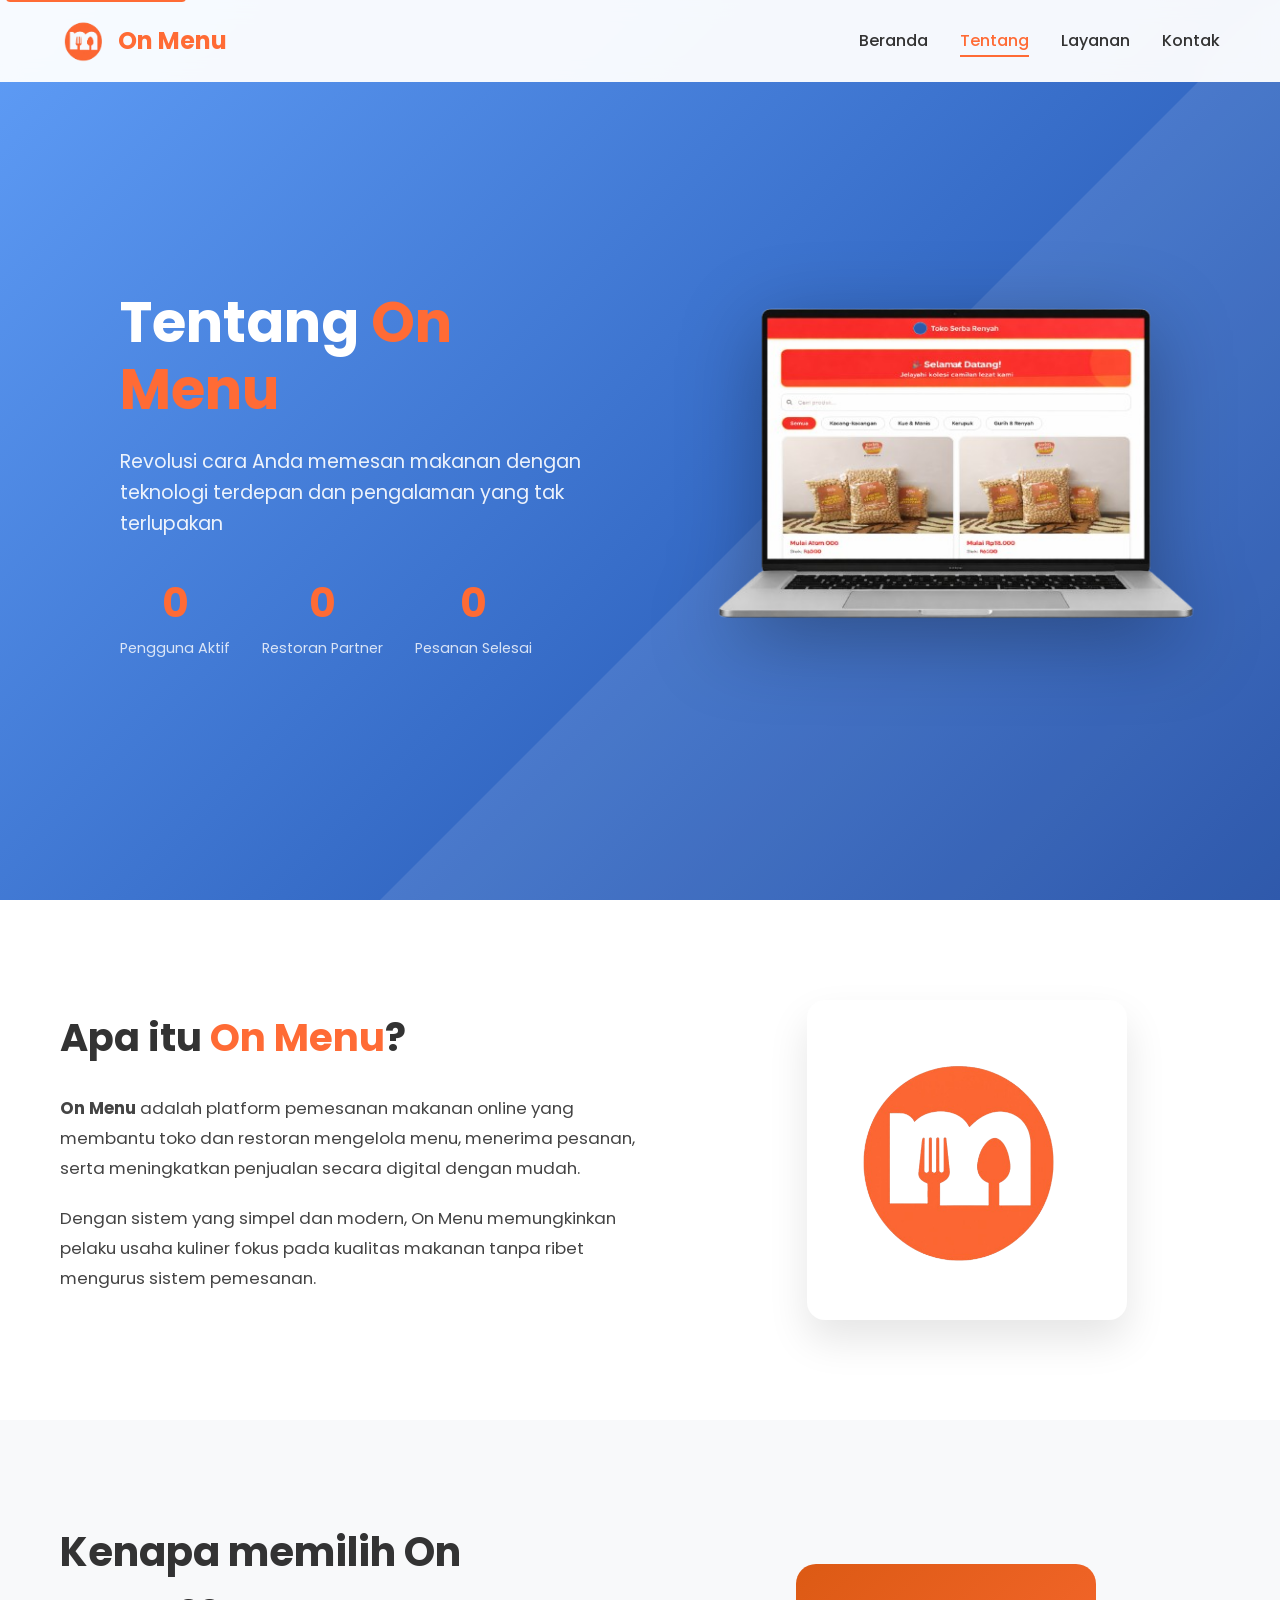
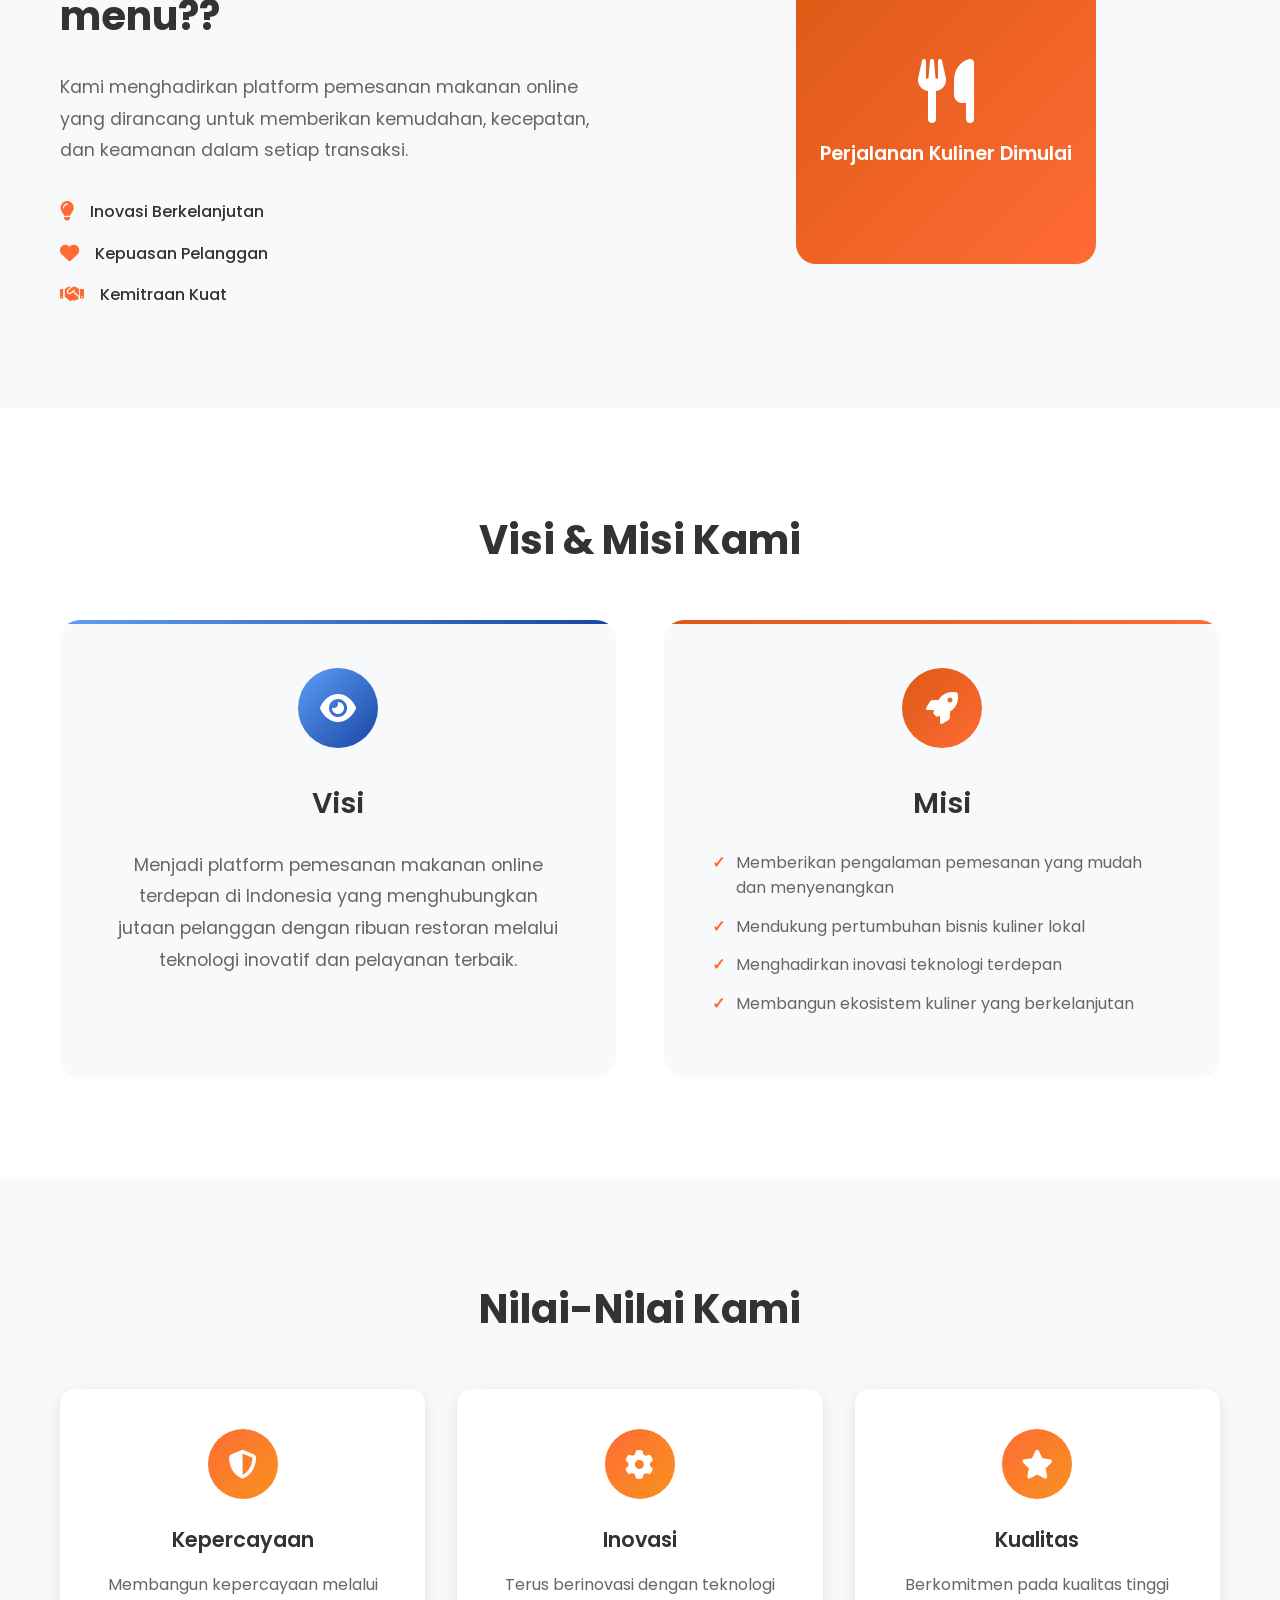
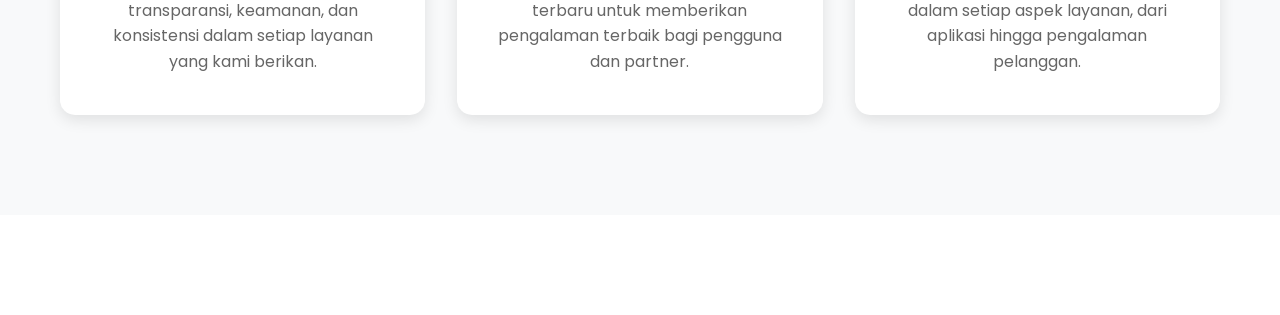
==== about.html @ c7373e32 "ujicoba" ====
<!DOCTYPE html>
<html lang="id">
<head>
    <meta charset="UTF-8">
    <meta name="viewport" content="width=device-width, initial-scale=1.0">
    <title>Tentang Kami - On Menu</title>
    <link rel="stylesheet" href="CSS/styles.css">
    <link href="https://fonts.googleapis.com/css2?family=Poppins:wght@300;400;500;600;700&display=swap" rel="stylesheet">
   
   <link rel="stylesheet"
href="https://cdnjs.cloudflare.com/ajax/libs/font-awesome/6.5.1/css/all.min.css">

</head>
<body>
    <!-- Navigation -->
    <nav class="navbar">
        <div class="nav-container">
            <div class="nav-logo">
                <img class="logo-img" src="Image/logo.jpg.png" alt="">
                <span>On Menu</span>
            </div>
            <ul class="nav-menu">
               <li><a href="index.html" >Beranda</a></li>
                <li><a href="about.html" class="active">Tentang</a></li>
                <li><a href="services.html">Layanan</a></li>
                <li><a href="contact.html">Kontak</a></li>
            </ul>
            <div class="hamburger">
                <span></span>
                <span></span>
                <span></span>
            </div>
        </div>
    </nav>

    <!-- Hero Section -->
    <section class="hero">
        <div class="hero-content">
            <div class="hero-text">
                <h1 class="hero-title">Tentang <span class="highlight">On Menu</span></h1>
                <p class="hero-subtitle">Revolusi cara Anda memesan makanan dengan teknologi terdepan dan pengalaman yang tak terlupakan</p>
                <div class="hero-stats">
                    <div class="stat-item">
                        <span class="stat-number" data-target="0">0</span>
                        <span class="stat-label">Pengguna Aktif</span>
                    </div>
                    <div class="stat-item">
                        <span class="stat-number" data-target="0">0</span>
                        <span class="stat-label">Restoran Partner</span>
                    </div>
                    <div class="stat-item">
                        <span class="stat-number" data-target="0">0</span>
                        <span class="stat-label">Pesanan Selesai</span>
                    </div>
                </div>
            </div>
           <div class="hero-images">
           <img src="Image/image-removebg-preview (1).png" alt="Preview Laptop">
        </div>

            </div>
            
        </div>
    </section>


    <section class="onmenu-info">

    <!-- ===== APA ITU ON MENU ===== -->
    <div class="container onmenu-about-wrapper">
        <div class="onmenu-about-text">
            <h2>
                Apa itu <span class="highlight">On Menu</span>?
            </h2>

            <p>
                <strong>On Menu</strong> adalah platform pemesanan makanan online
                yang membantu toko dan restoran mengelola menu, menerima pesanan,
                serta meningkatkan penjualan secara digital dengan mudah.
            </p>

            <p>
                Dengan sistem yang simpel dan modern, On Menu memungkinkan
                pelaku usaha kuliner fokus pada kualitas makanan tanpa
                ribet mengurus sistem pemesanan.
            </p>
        </div>

        <div class="onmenu-about-image">
            <img src="Image/logo.jpg.png" alt="Logo On Menu">
        </div>
    </div>

    <!-- ===== TUJUAN ON MENU ===== -->
    


    <!-- Story Section -->
    <section class="story">
        <div class="container">
            <div class="story-content">
                <div class="story-text">
                    <h2>Kenapa memilih On menu??</h2>
                    <p>Kami menghadirkan platform pemesanan makanan online yang
                    dirancang untuk memberikan kemudahan, kecepatan, dan keamanan
                    dalam setiap transaksi.</p>
                    <div class="story-features">
                        <div class="feature-item">
                            <i class="fas fa-lightbulb"></i>
                            <span>Inovasi Berkelanjutan</span>
                        </div>
                        <div class="feature-item">
                            <i class="fas fa-heart"></i>
                            <span>Kepuasan Pelanggan</span>
                        </div>
                        <div class="feature-item">
                            <i class="fas fa-handshake"></i>
                            <span>Kemitraan Kuat</span>
                        </div>
                    </div>
                </div>
                <div class="story-image">
                    <div class="image-placeholder">
                        <i class="fas fa-utensils"></i>
                        <p>Perjalanan Kuliner Dimulai</p>
                    </div>
                </div>
            </div>
        </div>
    </section>

    <!-- Vision Mission Section -->
    <section class="vision-mission">
        <div class="container">
            <h2 class="section-title">Visi & Misi Kami</h2>
            <div class="vm-grid">
                <div class="vm-card vision-card">
                    <div class="vm-icon">
                        <i class="fas fa-eye"></i>
                    </div>
                    <h3>Visi</h3>
                    <p>Menjadi platform pemesanan makanan online terdepan di Indonesia yang menghubungkan jutaan pelanggan dengan ribuan restoran melalui teknologi inovatif dan pelayanan terbaik.</p>
                </div>
                <div class="vm-card mission-card">
                    <div class="vm-icon">
                        <i class="fas fa-rocket"></i>
                    </div>
                    <h3>Misi</h3>
                    <ul>
                        <li>Memberikan pengalaman pemesanan yang mudah dan menyenangkan</li>
                        <li>Mendukung pertumbuhan bisnis kuliner lokal</li>
                        <li>Menghadirkan inovasi teknologi terdepan</li>
                        <li>Membangun ekosistem kuliner yang berkelanjutan</li>
                    </ul>
                </div>
            </div>
        </div>
    </section>

    <!-- Values Section -->
    <section class="values">
        <div class="container">
            <h2 class="section-title">Nilai-Nilai Kami</h2>
            <div class="values-grid">
                <div class="value-card">
                    <div class="value-icon">
                        <i class="fas fa-shield-alt"></i>
                    </div>
                    <h3>Kepercayaan</h3>
                    <p>Membangun kepercayaan melalui transparansi, keamanan, dan konsistensi dalam setiap layanan yang kami berikan.</p>
                </div>
                    
                <div class="value-card">
                    <div class="value-icon">
                        <i class="fas fa-cog"></i>
                    </div>
                    <h3>Inovasi</h3>
                    <p>Terus berinovasi dengan teknologi terbaru untuk memberikan pengalaman terbaik bagi pengguna dan partner.</p>
                </div>
                <div class="value-card">
                    <div class="value-icon">
                        <i class="fas fa-star"></i>
                    </div>
                    <h3>Kualitas</h3>
                    <p>Berkomitmen pada kualitas tinggi dalam setiap aspek layanan, dari aplikasi hingga pengalaman pelanggan.</p>
                </div>
            </div>
        </div>
    </section>

    <!-- Team Section -->
    <!-- Team Section -->
    <!-- <section class="team">
        <div class="container">
            <h2 class="section-title">Tim Kami</h2>
            <p class="section-subtitle">Bertemu dengan orang-orang hebat di balik On Menu</p>
            <div class="team-grid">
                <div class="team-card">
                    <div class="team-image">
                        <div class="avatar">
                            <i class="fas fa-user"></i>
                        </div>
                    </div>
                    <h3>Muh Fathi Rafif</h3>
                    <p class="position">Beckend</p>
                    <p class="description">Orang</p>
                    <div class="social-links">
                        <a href="https://www.instagram.com/mhmmdfathy__?igsh=MXh5cDQ3dWhuYzBzcA=="><i class="fab fa-instagram"></i></a>
                    </div>
                </div>
                
                <div class="team-card">
                    <div class="team-image">
                        <div class="avatar">
                            <i class="fas fa-user"></i>
                        </div>
                    </div>
                    <h3>Hafidz Fauzi</h3>
                    <p class="position">Data Analis</p>
                    <p class="description">Expert teknologi 
                    </p>
                    <div class="social-links">
                        <a href="#"><i class="fab fa-instagram"></i></a>
                    </div>
                </div>
                <div class="team-card">
                    <div class="team-image">
                        <div class="avatar">
                            <i class="fas fa-user"></i>
                        </div>
                    </div>
                    <h3>Syatir</h3>
                    <p class="position">Data Analis</p>
                    <p class="description">Expert teknologi 
                    </p>
                    <div class="social-links">
                        <a href="#"><i class="fab fa-instagram"></i></a>
                    </div>
                </div>
                <div class="team-card">
                    <div class="team-image">
                        <div class="avatar">
                            <i class="fas fa-user"></i>
                        </div>
                    </div>
                    <h3>Ananda Fairus Ramadhan</h3>
                    <p class="position">Frontend</p>
                    <p class="description"> orang
                    <div class="social-links">
                        <a href="#"><i class="fab fa-instagram"></i></a>
                    </div>
                </div>
                <div class="team-card">
                    <div class="team-image">
                        <div class="avatar">
                            <i class="fas fa-user"></i>
                        </div>
                    </div>
                    <h3>Andi Rafif Dzaki</h3>
                    <p class="position">Frontend</p>
                    <p class="description">Expert teknologi 
                    </p>
                    <div class="social-links">
                        <a href="#"><i class="fab fa-instagram"></i></a>
                    </div>
                </div><div class="team-card">
                    <div class="team-image">
                        <div class="avatar">
                            <i class="fas fa-user"></i>
                        </div>
                    </div>
                    <h3>Muh Dzaki Fakhri<h3>
                    <p class="position">UI Design</p>
                    <p class="description">Expert teknologi 
                    </p>
                    <div class="social-links">
                        <a href="#"><i class="fab fa-instagram"></i></a>
                    </div>
                </div>
            </div>
        </div>
    </section> -->

    <!-- CTA Section -->
   <!-- <section class="cta">
        <div class="container">
            <div class="cta-content">
                <h2>Siap Bergabung dengan On Menu?</h2>
                <p>Mulai perjalanan kuliner Anda bersama kami dan rasakan pengalaman pemesanan yang tak terlupakan</p>
                <div class="cta-buttons">
                    <a href="Log_Dan_Sign_Page/signup.html"class="btn btn-primary">sign up</a>
                    <a href="contact.html" class="btn btn-secondary">Hubungi Kami</a>
                </div>
            </div>
        </div>
    </section> -->

    <!-- Footer -->
    <!-- <footer class="footer">
        <div class="container">
            <div class="footer-content">
                <div class="footer-section">
                    <div class="footer-logo">
                        <i class="fas fa-utensils"></i>
                        <span>On Menu</span>
                    </div>
                    <p>Platform pemesanan makanan online terdepan yang menghubungkan Anda dengan cita rasa terbaik di kota.</p>
                    <div class="social-links">
                        <a href="#"><i class="fab fa-facebook"></i></a>
                        <a href="#"><i class="fab fa-instagram"></i></a>
                        <a href="#"><i class="fab fa-twitter"></i></a>
                        <a href="#"><i class="fab fa-youtube"></i></a>
                    </div>
                </div>
                <div class="footer-section">
                    <h3>Perusahaan</h3>
                    <ul>
                        <li><a href="about-responsive.html">Tentang Kami</a></li>
                        <li><a href="#">Karir</a></li>
                        <li><a href="#">Press</a></li>
                        <li><a href="#">Blog</a></li>
                    </ul>
                </div>
                <div class="footer-section">
                    <h3>Layanan</h3>
                    <ul>
                        <li><a href="services-responsive.html">Untuk Pelanggan</a></li>
                        <li><a href="#">Untuk Restoran</a></li>
                        <li><a href="#">Untuk Driver</a></li>
                        <li><a href="#">API</a></li>
                    </ul>
                </div>
                <div class="footer-section">
                    <h3>Bantuan</h3>
                    <ul>
                        <li><a href="#">Pusat Bantuan</a></li>
                        <li><a href="contact-responsive.html">Kontak</a></li>
                        <li><a href="#">FAQ</a></li>
                        <li><a href="#">Kebijakan Privasi</a></li>
                    </ul>
                </div>
            </div>
            <div class="footer-bottom">
                <p>&copy; 2024 On Menu. Semua hak dilindungi.</p>
            </div>
        </div>
    </footer>
 -->
    <script src="JS/script.js"></script>
</body>
</html>
---- CSS/styles.css ----
/* ===== GLOBAL STYLES ===== */
* {
    margin: 0;
    padding: 0;
    box-sizing: border-box;
}

body {
    font-family: 'Poppins', sans-serif;
    line-height: 1.6;
    color: #333;
    overflow-x: hidden;
}

.container {
    max-width: 1200px;
    margin: 0 auto;
    padding: 0 20px;
}

/* ===== NAVIGATION ===== */
.navbar {
    position: fixed;
    top: 0;
    width: 100%;
    background: rgba(255, 255, 255, 0.95);
    backdrop-filter: blur(10px);
    z-index: 1000;
    padding: 1rem 0;
    transition: all 0.3s ease;
}

.nav-container {
    max-width: 1200px;
    margin: 0 auto;
    padding: 0 20px;
    display: flex;
    justify-content: space-between;
    align-items: center;
}

.nav-logo {
    display: flex;
    align-items: center;
    gap: 0.5rem;
    font-size: 1.5rem;
    font-weight: 700;
    color: #ff6b35;
}

.nav-logo i {
    font-size: 1.8rem;
}

.logo-img{
    width: 50px;
    height: 50px;
}

.nav-menu {
    display: flex;
    list-style: none;
    gap: 2rem;
}

.nav-menu a {
    text-decoration: none;
    color: #333;
    font-weight: 500;
    transition: color 0.3s ease;
    position: relative;
}

.nav-menu a:hover,
.nav-menu a.active {
    color: #ff6b35;
}

.nav-menu a.active::after {
    content: '';
    position: absolute;
    bottom: -5px;
    left: 0;
    width: 100%;
    height: 2px;
    background: #ff6b35;
}

.hamburger {
    display: none;
    flex-direction: column;
    cursor: pointer;
    z-index: 1001;
}

.hamburger span {
    width: 25px;
    height: 3px;
    background: #333;
    margin: 3px 0;
    transition: 0.3s;
}

.hamburger.active span:nth-child(1) {
    transform: rotate(-45deg) translate(-5px, 6px);
}

.hamburger.active span:nth-child(2) {
    opacity: 0;
}

.hamburger.active span:nth-child(3) {
    transform: rotate(45deg) translate(-5px, -6px);
}

/* ===== HERO SECTION ===== */
.hero {
    min-height: 100vh;
    background: linear-gradient(135deg, rgb(95, 157, 247) 0%, rgb(23, 70, 162) 100%);
    display: flex;  
    align-items: center;
    position: relative;
    overflow: hidden;
    padding: 100px;
   
}

.hero::before {
    content: '';
    position: absolute;
    top: 0;
    left: 0;
    right: 0;
    bottom: 0;
    background: url('data:image/svg+xml,<svg xmlns="http://www.w3.org/2000/svg" viewBox="0 0 1000 1000"><polygon fill="rgba(255,255,255,0.1)" points="0,1000 1000,0 1000,1000"/></svg>');
    background-size: cover;
}

.hero-content {
    max-width: 1200px;
    margin: 0 auto;
    padding: 0 20px;
    display: grid;
    grid-template-columns: 1fr 1fr;
    gap: 4rem;
    align-items: center;
    position: relative;
    z-index: 2;
}
.hero-image {
    display: flex;
    justify-content: flex-end;
    align-items: center;
}

.hero-image img {
    width: 120%;
    max-width: 700px;
    height: auto;
    filter: drop-shadow(0 20px 40px rgba(0,0,0,0.3));
    transform: translateX(90px) translateY(-45px); /* ➡️ kanan + ⬆️ atas */
}
.hero-images {
    display: flex;
    justify-content: flex-end;
    align-items: center;
}

.hero-images img {
    width: 120%;
    max-width: 700px;
    height: auto;
    filter: drop-shadow(0 20px 40px rgba(0,0,0,0.3));
    transform: translateX(90px) translateY(10px); /* ➡️ kanan + ⬆️ atas */
}
.hero-imagen {
    display: flex;
    justify-content: flex-end;
    align-items: center;
}

.hero-imagen img {
    width: 120%;
    max-width: 700px;
    height: auto;
    filter: drop-shadow(0 20px 40px rgba(0,0,0,0.3));
    transform: translateX(90px) translateY(30px); /* ➡️ kanan + ⬆️ atas */
}

.hero-title {
    font-size: 3.5rem;
    font-weight: 700;
    padding-top: 50px;
    color: white;
    line-height: 1.2;
    margin-bottom: 1.5rem; /* ⬅️ jarak ke subtitle */
}

.hero-subtitle {
    font-size: 1.2rem;
    color: rgba(255, 255, 255, 0.9);
    line-height: 1.6;
    margin-bottom: 2rem; /* ⬅️ jarak ke button */
}

.hero-buttons {
    display: flex;
    gap: 1rem;
    margin-bottom: 2.5rem; /* ⬅️ jarak ke statistik */
    flex-wrap: wrap;
}


.highlight {
    color: rgb(255, 115, 29);
}


.hero-stats {
    display: flex;
    gap: 2rem;
    margin-top: 2rem;
}

.stat-item {
    text-align: center;
}

.stat-number {
    display: block;
    font-size: 2.5rem;
    font-weight: 700;
    color: #ff6b35;
}

.stat-label {
    font-size: 0.9rem;
    color: rgba(255, 255, 255, 0.8);
}

.hero-image {
    position: relative;
    height: 400px;
}


.floating-card {
    position: absolute;
    background: white;
    padding: 1.5rem;
    border-radius: 15px;
    box-shadow: 0 10px 30px rgba(0, 0, 0, 0.2);
    display: flex;
    flex-direction: column;
    align-items: center;
    text-align: center;
    animation: float 3s ease-in-out infinite;
}

.floating-card i {
    font-size: 2rem;
    color: #ff6b35;
    margin-bottom: 0.5rem;
}

.floating-card span {
    font-weight: 600;
    color: #333;
}

.card-1 {
    top: 60px;
    left: 12%;
    animation-delay: 0s;
}

.card-2 {
    top: 50%;
    right: 700%;
    animation-delay: 1s;
}

.card-3 {
    bottom: 40%;
    left: 10%;
    animation-delay: 2s;
}

.card-4 {
    top: 10px;
    right: 1%;
    animation-delay: 1.5s;
}

@keyframes float {
    0%, 100% { transform: translateY(0px); }
    50% { transform: translateY(-20px); }
}

/* ===== FEATURES SECTION ===== */
.features {
    padding: 100px 0;
    background: #f8f9fa;
}

.features-grid {
    display: grid;
    grid-template-columns: repeat(auto-fit, minmax(300px, 1fr));
    gap: 2rem;
    margin-top: 3rem;
}

.feature-card {
    background: white;
    padding: 2.5rem;
    border-radius: 15px;
    text-align: center;
    box-shadow: 0 5px 15px rgba(0, 0, 0, 0.1);
    transition: transform 0.3s ease;
}

.feature-card:hover {
    transform: translateY(-10px);
}

.feature-icon {
    width: 70px;
    height: 70px;
    background: linear-gradient(135deg,  rgb(220, 90, 20), #ff6b35);
    border-radius: 50%;
    display: flex;
    align-items: center;
    justify-content: center;
    margin: 0 auto 1.5rem;
    color: white;
    font-size: 1.8rem;
}

.feature-card h3 {
    font-size: 1.3rem;
    font-weight: 600;
    color: #333;
    margin-bottom: 1rem;
}

.feature-card p {
    color: #666;
    line-height: 1.6;
}

/* ===== POPULAR CATEGORIES SECTION ===== */
.popular-categories {
    padding: 100px 0;
    background: white;
}

.categories-grid {
    display: grid;
    grid-template-columns: repeat(auto-fit, minmax(250px, 1fr));
    gap: 2rem;
    margin-top: 3rem;
}

.category-card {
    background: #f8f9fa;
    padding: 2rem;
    border-radius: 15px;
    text-align: center;
    transition: transform 0.3s ease;
}

.category-card:hover {
    transform: translateY(-10px);
}

.category-image {
    width: 80px;
    height: 80px;
    background: linear-gradient(135deg, rgb(220, 90, 20), #ff6b35);
    border-radius: 50%;
    display: flex;
    align-items: center;
    justify-content: center;
    margin: 0 auto 1.5rem;
    color: white;
    font-size: 2rem;
}

.category-card h3 {
    font-size: 1.3rem;
    font-weight: 600;
    color: #333;
    margin-bottom: 1rem;
}

.category-card p {
    color: #666;
    margin-bottom: 1rem;
}

.restaurant-count {
    color: #ff6b35;
    font-weight: 500;
    font-size: 0.9rem;
}

/* ===== TESTIMONIALS SECTION ===== */
.testimonials {
    padding: 100px 0;
    background: #f8f9fa;
}

.testimonials-grid {
    display: grid;
    grid-template-columns: repeat(auto-fit, minmax(300px, 1fr));
    gap: 2rem;
    margin-top: 3rem;
}

.testimonial-card {
    background: white;
    padding: 2rem;
    border-radius: 15px;
    box-shadow: 0 5px 15px rgba(0, 0, 0, 0.1);
}

.testimonial-content {
    margin-bottom: 1.5rem;
}

.stars {
    color: #ffc107;
    margin-bottom: 1rem;
}

.testimonial-content p {
    color: #666;
    line-height: 1.6;
    font-style: italic;
}

.testimonial-author {
    display: flex;
    align-items: center;
    gap: 1rem;
}

.author-avatar {
    width: 50px;
    height: 50px;
    background: linear-gradient(135deg, rgb(95, 157, 247), rgb(23, 70, 162));
    border-radius: 50%;
    display: flex;
    align-items: center;
    justify-content: center;
    color: white;
    font-size: 1.2rem;
}

.author-info h4 {
    font-weight: 600;
    color: #333;
    margin-bottom: 0.2rem;
}

.author-info span {
    color: #666;
    font-size: 0.9rem;
}

/* ===== DOWNLOAD APP SECTION ===== */
.download-app {
    padding: 100px 0;
    background: white;
}

.download-content {
    display: grid;
    grid-template-columns: 1fr 1fr;
    gap: 4rem;
    align-items: center;
}

.download-text h2 {
    font-size: 2.5rem;
    font-weight: 700;
    color: #333;
    margin-bottom: 1.5rem;
}

.download-text p {
    color: #666;
    line-height: 1.6;
    margin-bottom: 2rem;
}

.app-features {
    display: flex;
    flex-direction: column;
    gap: 1rem;
    margin-bottom: 2rem;
}

.app-feature {
    display: flex;
    align-items: center;
    gap: 1rem;
}

.app-feature i {
    color: #ff6b35;
    font-size: 1rem;
}

.download-buttons {
    display: flex;
    gap: 1rem;
    flex-wrap: wrap;
}

.download-btn {
    display: flex;
    align-items: center;
    gap: 1rem;
    background: #333;
    color: white;
    padding: 1rem 1.5rem;
    border-radius: 10px;
    text-decoration: none;
    transition: background 0.3s ease;
}

.download-btn:hover {
    background: #ff6b35;
}

.download-btn i {
    font-size: 1.5rem;
}

.download-btn div {
    display: flex;
    flex-direction: column;
    align-items: flex-start;
}

.download-btn span {
    font-size: 0.8rem;
}

.download-btn strong {
    font-size: 1rem;
}

.download-image {
    display: flex;
    justify-content: center;
    align-items: center;
}

.phone-mockup {
    width: 200px;
    height: 400px;
    background: #333;
    border-radius: 30px;
    padding: 20px;
    display: flex;
    align-items: center;
    justify-content: center;
}

.phone-screen {
    width: 100%;
    height: 100%;
    background: linear-gradient(135deg, rgb(220, 90, 20), #ff6b35);
    border-radius: 20px;
    display: flex;
    flex-direction: column;
    align-items: center;
    justify-content: center;
    color: white;
    text-align: center;
}

.phone-screen i {
    font-size: 3rem;
    margin-bottom: 1rem;
}

.phone-screen p {
    font-weight: 600;
}

/* ===== STORY SECTION ===== */
.story {
    padding: 100px 0;
    background: #f8f9fa;
}

.story-content {
    display: grid;
    grid-template-columns: 1fr 1fr;
    gap: 4rem;
    align-items: center;
}

.story-text h2 {
    font-size: 2.5rem;
    font-weight: 700;
    color: #333;
    margin-bottom: 1.5rem;
}

.story-text p {
    font-size: 1.1rem;
    color: #666;
    margin-bottom: 1.5rem;
    line-height: 1.8;
}

.story-features {
    display: flex;
    flex-direction: column;
    gap: 1rem;
    margin-top: 2rem;
}

.feature-item {
    display: flex;
    align-items: center;
    gap: 1rem;
}

.feature-item i {
    color: #ff6b35;
    font-size: 1.2rem;
}

.feature-item span {
    font-weight: 500;
    color: #333;
}

.story-image {
    display: flex;
    justify-content: center;
    align-items: center;
}

.image-placeholder {
    width: 300px;
    height: 300px;
    background: linear-gradient(135deg, #DC5A14, #ff6b35);
    border-radius: 20px;
    display: flex;
    flex-direction: column;
    justify-content: center;
    align-items: center;
    color: white;
    text-align: center;
}

.image-placeholder i {
    font-size: 4rem;
    margin-bottom: 1rem;
}

.image-placeholder p {
    font-size: 1.2rem;
    font-weight: 600;
}

/* ===== SECTION TITLES ===== */
.section-title {
    font-size: 2.5rem;
    font-weight: 700;
    text-align: center;
    color: #333;
    margin-bottom: 1rem;
}

.section-subtitle {
    font-size: 1.1rem;
    text-align: center;
    color: #666;
    margin-bottom: 3rem;
    max-width: 600px;
    margin-left: auto;
    margin-right: auto;
}

/* ===== VISION MISSION SECTION ===== */
.vision-mission {
    padding: 100px 0;
    background: white;
}

.vm-grid {
    display: grid;
    grid-template-columns: 1fr 1fr;
    gap: 3rem;
    margin-top: 3rem;
}

.vm-card {
    background: #f8f9fa;
    padding: 3rem;
    border-radius: 20px;
    text-align: center;
    position: relative;
    overflow: hidden;
}

.vm-card::before {
    content: '';
    position: absolute;
    top: 0;
    left: 0;
    right: 0;
    height: 4px;
}

.vision-card::before {
    background: linear-gradient(45deg, rgb(95, 157, 247), rgb(23, 70, 162));
}

.mission-card::before {
    background: linear-gradient(45deg, #DC5A14, #ff6b35);
}

.vm-icon {
    width: 80px;
    height: 80px;
    margin: 0 auto 2rem;
    border-radius: 50%;
    display: flex;
    align-items: center;
    justify-content: center;
    font-size: 2rem;
    color: white;
}

.vision-card .vm-icon {
    background: linear-gradient(135deg, rgb(95, 157, 247), rgb(23, 70, 162));
}

.mission-card .vm-icon {
    background: linear-gradient(135deg, #DC5A14, #ff6b35);
}

.vm-card h3 {
    font-size: 1.8rem;
    font-weight: 600;
    color: #333;
    margin-bottom: 1.5rem;
}

.vm-card p {
    color: #666;
    line-height: 1.8;
    font-size: 1.1rem;
}

.vm-card ul {
    list-style: none;
    text-align: left;
}

.vm-card li {
    color: #666;
    margin-bottom: 0.8rem;
    position: relative;
    padding-left: 1.5rem;
}

.vm-card li::before {
    content: '✓';
    position: absolute;
    left: 0;
    color: #ff6b35;
    font-weight: bold;
}

/* ===== VALUES SECTION ===== */
.values {
    padding: 100px 0;
    background: #f8f9fa;
}

.values-grid {
    display: grid;
    grid-template-columns: repeat(auto-fit, minmax(250px, 1fr));
    gap: 2rem;
    margin-top: 3rem;
}

.value-card {
    background: white;
    padding: 2.5rem;
    border-radius: 15px;
    text-align: center;
    box-shadow: 0 5px 15px rgba(0, 0, 0, 0.1);
    transition: transform 0.3s ease;
}

.value-card:hover {
    transform: translateY(-10px);
}

.value-icon {
    width: 70px;
    height: 70px;
    background: linear-gradient(135deg, #ff6b35, #f7931e);
    border-radius: 50%;
    display: flex;
    align-items: center;
    justify-content: center;
    margin: 0 auto 1.5rem;
    color: white;
    font-size: 1.8rem;
}

.value-card h3 {
    font-size: 1.3rem;
    font-weight: 600;
    color: #333;
    margin-bottom: 1rem;
}

.value-card p {
    color: #666;
    line-height: 1.6;
}

/* ===== TEAM SECTION ===== */
.team {
    padding: 100px 0;
    background: white;
}

.team-grid {
    display: grid;
    grid-template-columns: repeat(auto-fit, minmax(300px, 1fr));
    gap: 2rem;
    margin-top: 3rem;
}

.team-card {
    background: #f8f9fa;
    padding: 2.5rem;
    border-radius: 20px;
    text-align: center;
    transition: transform 0.3s ease;
}

.team-card:hover {
    transform: translateY(-10px);
}

.team-image {
    margin-bottom: 1.5rem;
}

.avatar {
    width: 100px;
    height: 100px;
    background: linear-gradient(135deg,  rgb(95, 157, 247), rgb(23, 70, 162));
    border-radius: 50%;
    display: flex;
    align-items: center;
    justify-content: center;
    margin: 0 auto;
    color: white;
    font-size: 2.5rem;
}

.team-card h3 {
    font-size: 1.3rem;
    font-weight: 600;
    color: #333;
    margin-bottom: 0.5rem;
}

.position {
    color: #ff6b35;
    font-weight: 500;
    margin-bottom: 1rem;
}

.description {
    color: #666;
    line-height: 1.6;
    margin-bottom: 1.5rem;
}

.social-links {
    display: flex;
    justify-content: center;
    gap: 1rem;
}

.social-links a {
    width: 40px;
    height: 40px;
    background: #333;
    color: white;
    border-radius: 50%;
    display: flex;
    align-items: center;
    justify-content: center;
    text-decoration: none;
    transition: background 0.3s ease;
}

.social-links a:hover {
    background: #ff6b35;
}

/* ===== CTA SECTION ===== */
.cta {
    padding: 100px 0;
    background: linear-gradient(135deg,  #DC5A14, #ff6b35);
    text-align: center;
}

.cta-content h2 {
    font-size: 2.5rem;
    font-weight: 700;
    color: white;
    margin-bottom: 1rem;
}

.cta-content p {
    font-size: 1.2rem;
    color: rgba(255, 255, 255, 0.9);
    margin-bottom: 2rem;
}

.cta-buttons {
    display: flex;
    gap: 1rem;
    justify-content: center;
    flex-wrap: wrap;
}

.btn {
    padding: 1rem 2rem;
    border-radius: 25px;
    text-decoration: none;
    font-weight: 600;
    transition: all 0.3s ease;
    display: inline-flex;
    align-items: center;
    gap: 0.5rem;
}

.btn-primary {
    background: white;
    color: #ff6b35;
}

.btn-primary:hover {
    background: #f0f0f0;
    transform: translateY(-2px);
}

.btn-secondary {
    background: transparent;
    color: white;
    border: 2px solid white;
}

.btn-secondary:hover {
    background: white;
    color: #ff6b35;
    transform: translateY(-2px);
}

/* ===== FOOTER ===== */
.footer {
    background: #333;
    color: white;
    padding: 30px 0 20px;
}

.footer-content {
    display: grid;
    grid-template-columns: 2fr 1fr 1fr 1fr;
    gap: 2rem;
    margin-bottom: 2rem;
}

.footer-logo {
    display: flex;
    align-items: center;
    gap: 0.5rem;
    font-size: 1.5rem;
    font-weight: 700;
    color: #ff6b35;
    margin-bottom: 1rem;
}

.footer-logo i {
    font-size: 1.8rem;
}

.footer-section p {
    color: #ccc;
    line-height: 1.6;
    margin-bottom: 1.5rem;
}

.footer-section h3 {
    font-size: 1.2rem;
    font-weight: 600;
    margin-bottom: 1rem;
    color: white;
}

.footer-section ul {
    list-style: none;
}

.footer-section ul li {
    margin-bottom: 0.5rem;
}

.footer-section ul li a {
    color: #ccc;
    text-decoration: none;
    transition: color 0.3s ease;
}

.footer-section ul li a:hover {
    color: #ff6b35;
}

.footer-section .social-links {
    display: flex;
    gap: 1rem;
    margin-top: 1rem;
}

.footer-bottom {
    border-top: 1px solid #555;
    padding-top: 1rem;
    text-align: center;
    color: #ccc;
}

/* ===== SERVICES PAGE STYLES ===== */

/* Services Hero Section */
.services-hero {
    min-height: 100vh;
    background: linear-gradient(135deg,  #DC5A14, #ff6b35 100%);
    display: flex;
    align-items: center;
    position: relative;
    overflow: hidden;
}

.services-hero::before {
    content: '';
    position: absolute;
    top: 0;
    left: 0;
    right: 0;
    bottom: 0;
    background: url('data:image/svg+xml,<svg xmlns="http://www.w3.org/2000/svg" viewBox="0 0 1000 1000"><polygon fill="rgba(255,255,255,0.1)" points="0,1000 1000,0 1000,1000"/></svg>');
    background-size: cover;
}

.services-hero .hero-content {
    max-width: 1200px;
    margin: 0 auto;
    padding: 0 20px;
    display: grid;
    grid-template-columns: 1fr 1fr;
    gap: 4rem;
    align-items: center;
    position: relative;
    z-index: 2;
}

.hero-features {
    display: flex;
    gap: 1rem;
    margin-top: 2rem;
    flex-wrap: wrap;
}

.feature-badge {
    display: flex;
    align-items: center;
    gap: 0.5rem;
    background: rgba(255, 255, 255, 0.2);
    padding: 0.8rem 1.2rem;
    border-radius: 25px;
    color: white;
    font-size: 0.9rem;
    font-weight: 500;
    backdrop-filter: blur(10px);
}

.feature-badge i {
    font-size: 1rem;
}

.service-card {
    background: white;
    padding: 2rem;
    border-radius: 15px;
    text-align: center;
    box-shadow: 0 10px 30px rgba(0, 0, 0, 0.2);
    position: absolute;
    animation: float 3s ease-in-out infinite;
}

.service-card.floating:nth-child(1) {
    top: 10%;
    left: 10%;
    animation-delay: 0s;
}

.service-card.floating:nth-child(2) {
    top: 40%;
    right: 5%;
    animation-delay: 1s;
}

.service-card.floating:nth-child(3) {
    bottom: 15%;
    left: 25%;
    animation-delay: 2s;
}

.service-card i {
    font-size: 2rem;
    color: #ff6b35;
    margin-bottom: 1rem;
}

.service-card h3 {
    font-size: 1.2rem;
    font-weight: 600;
    color: #333;
    margin-bottom: 0.5rem;
}

.service-card p {
    color: #666;
    font-size: 0.9rem;
}

/* Main Services Section */
.main-services {
    padding: 100px 0;
    background: #f8f9fa;
}

.services-grid {
    display: grid;
    grid-template-columns: repeat(auto-fit, minmax(350px, 1fr));
    gap: 2rem;
    margin-top: 3rem;
}

.service-item {
    background: white;
    padding: 3rem;
    border-radius: 20px;
    box-shadow: 0 10px 30px rgba(0, 0, 0, 0.1);
    transition: all 0.3s ease;
    position: relative;
    overflow: hidden;
}

.service-item::before {
    content: '';
    position: absolute;
    top: 0;
    left: 0;
    right: 0;
    height: 4px;
    background: linear-gradient(45deg,  #DC5A14, #ff6b35);
}

.service-item.featured {
    transform: scale(1.05);
    border: 2px solid #ff6b35;
}

.service-item:hover {
    transform: translateY(-10px);
    box-shadow: 0 20px 40px rgba(0, 0, 0, 0.15);
}

.featured-badge {
    position: absolute;
    top: 20px;
    right: 20px;
    background: linear-gradient(45deg,  #DC5A14, #ff6b35);
    color: white;
    padding: 0.5rem 1rem;
    border-radius: 15px;
    font-size: 0.8rem;
    font-weight: 600;
}

.service-item .service-icon {
    width: 80px;
    height: 80px;
    background: linear-gradient(135deg,  #DC5A14, #ff6b35);
    border-radius: 50%;
    display: flex;
    align-items: center;
    justify-content: center;
    margin-bottom: 2rem;
    color: white;
    font-size: 2rem;
}

.service-item h3 {
    font-size: 1.5rem;
    font-weight: 600;
    color: #333;
    margin-bottom: 1rem;
}

.service-item p {
    color: #666;
    line-height: 1.6;
    margin-bottom: 2rem;
}

.service-features {
    list-style: none;
    margin-bottom: 2rem;
}

.service-features li {
    display: flex;
    align-items: center;
    gap: 0.8rem;
    margin-bottom: 0.8rem;
    color: #666;
}

.service-features i {
    color: #ff6b35;
    font-size: 0.9rem;
}

.service-btn {
    display: inline-block;
    background: linear-gradient(45deg,  #DC5A14, #ff6b35);
    color: white;
    padding: 1rem 2rem;
    border-radius: 25px;
    text-decoration: none;
    font-weight: 600;
    transition: all 0.3s ease;
}

.service-btn:hover {
    transform: translateY(-2px);
    box-shadow: 0 5px 15px rgba(255, 107, 53, 0.3);
}

/* How It Works Section */
.how-it-works {
    padding: 100px 0;
    background: white;
}

.steps-container {
    display: grid;
    grid-template-columns: repeat(auto-fit, minmax(250px, 1fr));
    gap: 3rem;
    margin-top: 3rem;
}

.step-item {
    text-align: center;
    position: relative;
}

.step-number {
    width: 45px;
    height: 45px;
    background: linear-gradient(135deg,  rgb(95, 157, 247), rgb(23, 70, 162));
    color: white;
    border-radius: 50%;
    display: flex;
    align-items: center;
    justify-content: center;
    font-size: 1.5rem;
    font-weight: 700;
    margin: 0 auto 2rem;
    position: relative;
    z-index: 2;
}

.step-content .step-icon {
    width: 80px;
    height: 80px;
    background: #f8f9fa;
    border-radius: 50%;
    display: flex;
    align-items: center;
    justify-content: center;
    margin: 0 auto 1.5rem;
    color: #ff6b35;
    font-size: 2rem;
}

.step-content h3 {
    font-size: 1.3rem;
    font-weight: 600;
    color: #333;
    margin-bottom: 1rem;
}

.step-content p {
    color: #666;
    line-height: 1.6;
}

/* Features Section */
.features-section {
    padding: 100px 0;
    background: #f8f9fa;
}

/* Pricing Section */
.pricing-section {
    padding: 100px 0;
    background: white;
}

.pricing-grid {
    display: grid;
    grid-template-columns: repeat(auto-fit, minmax(300px, 1fr));
    gap: 2rem;
    margin-top: 3rem;
}

.pricing-card {
    background: white;
    border: 2px solid #e0e0e0;
    border-radius: 20px;
    padding: 2.5rem;
    text-align: center;
    position: relative;
    transition: all 0.3s ease;
}

.pricing-card.featured {
    border-color: #ff6b35;
    transform: scale(1.05);
}

.pricing-card:hover {
    transform: translateY(-10px);
    box-shadow: 0 20px 40px rgba(0, 0, 0, 0.1);
}

.popular-badge {
    position: absolute;
    top: -15px;
    left: 50%;
    transform: translateX(-50%);
    background: linear-gradient(45deg,  #DC5A14, #ff6b35);
    color: white;
    padding: 0.5rem 2rem;
    border-radius: 25px;
    font-size: 0.9rem;
    font-weight: 600;
}

.pricing-header {
    margin-bottom: 2rem;
}

.pricing-header h3 {
    font-size: 1.5rem;
    font-weight: 600;
    color: #333;
    margin-bottom: 1rem;
}

.price {
    display: flex;
    align-items: baseline;
    justify-content: center;
    gap: 0.2rem;
}

.currency {
    font-size: 1.2rem;
    color: #666;
}

.amount {
    font-size: 3rem;
    font-weight: 700;
    color: #ff6b35;
}

.period {
    font-size: 1rem;
    color: #666;
}

.pricing-features {
    list-style: none;
    margin-bottom: 2rem;
    text-align: left;
}

.pricing-features li {
    display: flex;
    align-items: center;
    gap: 0.8rem;
    margin-bottom: 1rem;
    color: #666;
}

.pricing-features i.fa-check {
    color: #28a745;
}

.pricing-features i.fa-times {
    color: #dc3545;
}

.pricing-btn {
    display: inline-block;
    background: linear-gradient(45deg,  #DC5A14, #ff6b35);
    color: white;
    padding: 1rem 2rem;
    border-radius: 25px;
    text-decoration: none;
    font-weight: 600;
    transition: all 0.3s ease;
    width: 100%;
}

.pricing-btn:hover {
    transform: translateY(-2px);
    box-shadow: 0 5px 15px rgba(255, 107, 53, 0.3);
}

/* ===== CONTACT PAGE STYLES ===== */

/* Contact Hero Section */
.contact-hero {
    min-height: 100vh;
    background: linear-gradient(135deg,  rgb(95, 157, 247), rgb(23, 70, 162) 100%);
    display: flex;
    align-items: center;
    position: relative;
    overflow: hidden;
}

.contact-hero::before {
    content: '';
    position: absolute;
    top: 0;
    left: 0;
    right: 0;
    bottom: 0;
    background: url('data:image/svg+xml,<svg xmlns="http://www.w3.org/2000/svg" viewBox="0 0 1000 1000"><polygon fill="rgba(255,255,255,0.1)" points="0,1000 1000,0 1000,1000"/></svg>');
    background-size: cover;
}

.contact-stats {
    display: flex;
    gap: 2rem;
    margin-top: 2rem;
    flex-wrap: wrap;
}

.contact-stats .stat-item {
    display: flex;
    align-items: center;
    gap: 1rem;
    background: rgba(255, 255, 255, 0.1);
    padding: 1rem 1.5rem;
    border-radius: 15px;
    backdrop-filter: blur(10px);
}

.contact-stats .stat-item i {
    font-size: 1.5rem;
    color: #ff6b35;
}

.contact-stats .stat-title {
    display: block;
    font-size: 0.9rem;
    color: rgba(255, 255, 255, 0.8);
}

.contact-stats .stat-value {
    display: block;
    font-size: 1.2rem;
    font-weight: 600;
    color: white;
}

.contact-card {
    background: white;
    padding: 2rem;
    border-radius: 15px;
    text-align: center;
    box-shadow: 0 10px 30px rgba(0, 0, 0, 0.2);
    position: absolute;
    animation: float 3s ease-in-out infinite;
}

.contact-card:nth-child(1) {
    top: 5%;
    left: 10%;
    animation-delay: 0s;
}

.contact-card:nth-child(2) {
    top: 40%;
    right: 5%;
    animation-delay: 1s;
}

.contact-card:nth-child(3) {
    bottom: 25%;
    left: 25%;
    animation-delay: 2s;
}

.contact-card i {
    font-size: 2rem;
    color: #ff6b35;
    margin-bottom: 1rem;
}

.contact-card h3 {
    font-size: 1.2rem;
    font-weight: 600;
    color: #333;
    margin-bottom: 0.5rem;
}

.contact-card p {
    color: #666;
    font-size: 0.9rem;
}

/* Contact Form Section */
.contact-form-section {
    padding: 100px 0;
    background: #f8f9fa;
}

.contact-content {
    display: grid;
    grid-template-columns: 1fr 1fr;
    gap: 4rem;
    align-items: flex-start;
}

.contact-info h2 {
    font-size: 2.5rem;
    font-weight: 700;
    color: #333;
    margin-bottom: 1.5rem;
}

.contact-info p {
    color: #666;
    line-height: 1.6;
    margin-bottom: 2rem;
}

.contact-methods {
    display: flex;
    flex-direction: column;
    gap: 2rem;
}

.contact-method {
    display: flex;
    gap: 1.5rem;
    align-items: flex-start;
}

.method-icon {
    width: 50px;
    height: 50px;
    background: linear-gradient(135deg,  #DC5A14, #ff6b35);
    border-radius: 50%;
    display: flex;
    align-items: center;
    justify-content: center;
    color: white;
    font-size: 1.2rem;
    flex-shrink: 0;
}

.method-info h4 {
    font-size: 1.2rem;
    font-weight: 600;
    color: #333;
    margin-bottom: 0.5rem;
}

.method-info p {
    color: #666;
    line-height: 1.6;
}

.contact-form {
    background: white;
    padding: 3rem;
    border-radius: 20px;
    box-shadow: 0 10px 30px rgba(0, 0, 0, 0.1);
}

.form {
    display: flex;
    flex-direction: column;
    gap: 1.5rem;
}

.form-row {
    display: grid;
    grid-template-columns: 1fr 1fr;
    gap: 1rem;
}

.form-group {
    display: flex;
    flex-direction: column;
}

.form-group label {
    font-weight: 500;
    color: #333;
    margin-bottom: 0.5rem;
}

.form-group input,
.form-group select,
.form-group textarea {
    padding: 1rem;
    border: 2px solid #e0e0e0;
    border-radius: 10px;
    font-family: 'Poppins', sans-serif;
    font-size: 1rem;
    transition: border-color 0.3s ease;
}

.form-group input:focus,
.form-group select:focus,
.form-group textarea:focus {
    outline: none;
    border-color: #ff6b35;
}

.checkbox-group {
    flex-direction: row;
    align-items: center;
    gap: 1rem;
}

.checkbox-label {
    display: flex;
    align-items: center;
    gap: 0.8rem;
    cursor: pointer;
    font-size: 0.9rem;
    color: #666;
}

.checkbox-label input[type="checkbox"] {
    width: auto;
    margin: 0;
}

.checkmark {
    width: 20px;
    height: 20px;
    border: 2px solid #e0e0e0;
    border-radius: 4px;
    position: relative;
}

.checkbox-label input[type="checkbox"]:checked + .checkmark {
    background: #ff6b35;
    border-color: #ff6b35;
}

.checkbox-label input[type="checkbox"]:checked + .checkmark::after {
    content: '✓';
    position: absolute;
    top: 50%;
    left: 50%;
    transform: translate(-50%, -50%);
    color: white;
    font-size: 0.8rem;
    font-weight: bold;
}

.submit-btn {
    background: linear-gradient(45deg,  #DC5A14, #ff6b35);
    color: white;
    padding: 1rem 2rem;
    border: none;
    border-radius: 25px;
    font-size: 1rem;
    font-weight: 600;
    cursor: pointer;
    transition: all 0.3s ease;
    display: flex;
    align-items: center;
    justify-content: center;
    gap: 0.5rem;
}

.submit-btn:hover {
    transform: translateY(-2px);
    box-shadow: 0 5px 15px rgba(255, 107, 53, 0.3);
}

.submit-btn:disabled {
    opacity: 0.7;
    cursor: not-allowed;
}

/* FAQ Section */
.faq-section {
    padding: 100px 0;
    background: white;
}

.faq-container {
    max-width: 800px;
    margin: 0 auto;
}

.faq-item {
    background: #f8f9fa;
    border-radius: 15px;
    margin-bottom: 1rem;
    overflow: hidden;
    transition: all 0.3s ease;
}

.faq-item.active {
    background: white;
    box-shadow: 0 5px 15px rgba(0, 0, 0, 0.1);
}

.faq-question {
    padding: 1.5rem 2rem;
    cursor: pointer;
    display: flex;
    justify-content: space-between;
    align-items: center;
    transition: all 0.3s ease;
}

.faq-question:hover {
    background: rgba(255, 107, 53, 0.1);
}

.faq-question h3 {
    font-size: 1.1rem;
    font-weight: 600;
    color: #333;
    margin: 0;
}

.faq-question i {
    color: #ff6b35;
    transition: transform 0.3s ease;
}

.faq-item.active .faq-question i {
    transform: rotate(180deg);
}

.faq-answer {
    max-height: 0;
    overflow: hidden;
    transition: max-height 0.3s ease;
}

.faq-item.active .faq-answer {
    max-height: 200px;
}

.faq-answer p {
    padding: 0 2rem 1.5rem;
    color: #666;
    line-height: 1.6;
    margin: 0;
}

/* Map Section */
.map-section {
    padding: 100px 0;
    background: #f8f9fa;
}

.map-container {
    display: grid;
    grid-template-columns: 1fr 1fr;
    gap: 4rem;
    align-items: center;
}

.map-placeholder {
    background: #e0e0e0;
    height: 400px;
    border-radius: 20px;
    display: flex;
    flex-direction: column;
    justify-content: center;
    align-items: center;
    text-align: center;
    color: #666;
}

.map-placeholder i {
    font-size: 4rem;
    margin-bottom: 1rem;
    color: #ff6b35;
}

.map-placeholder h3 {
    font-size: 1.5rem;
    font-weight: 600;
    margin-bottom: 0.5rem;
}

.map-btn {
    display: inline-flex;
    align-items: center;
    gap: 0.5rem;
    background: #ff6b35;
    color: white;
    padding: 1rem 2rem;
    border-radius: 25px;
    text-decoration: none;
    font-weight: 600;
    margin-top: 1rem;
    transition: all 0.3s ease;
}

.map-btn:hover {
    background: #e55a2b;
    transform: translateY(-2px);
}

.location-info h3 {
    font-size: 2rem;
    font-weight: 700;
    color: #333;
    margin-bottom: 1.5rem;
}

.location-info p {
    color: #666;
    line-height: 1.6;
    margin-bottom: 2rem;
}

.location-details {
    display: flex;
    flex-direction: column;
    gap: 1rem;
    margin-bottom: 2rem;
}

.detail-item {
    display: flex;
    align-items: center;
    gap: 1rem;
}

.detail-item i {
    color: #ff6b35;
    font-size: 1.2rem;
    width: 20px;
}

.appointment-btn {
    display: inline-flex;
    align-items: center;
    gap: 0.5rem;
    background: linear-gradient(45deg,  #DC5A14, #ff6b35);
    color: white;
    padding: 1rem 2rem;
    border-radius: 25px;
    text-decoration: none;
    font-weight: 600;
    transition: all 0.3s ease;
}

.appointment-btn:hover {
    transform: translateY(-2px);
    box-shadow: 0 5px 15px rgba(255, 107, 53, 0.3);
}

/* ===== UTILITY CLASSES ===== */
.scroll-to-top {
    position: fixed;
    bottom: 30px;
    right: 30px;
    width: 50px;
    height: 50px;
    background: linear-gradient(45deg,  #DC5A14, #ff6b35);
    color: white;
    border: none;
    border-radius: 50%;
    cursor: pointer;
    font-size: 1.2rem;
    opacity: 0;
    visibility: hidden;
    transition: all 0.3s ease;
    z-index: 1000;
}

.scroll-to-top.show {
    opacity: 1;
    visibility: visible;
}

.scroll-to-top:hover {
    transform: translateY(-3px);
    box-shadow: 0 5px 15px rgba(255, 107, 53, 0.3);
}

.progress-bar {
    position: fixed;
    top: 0;
    left: 0;
    width: 0%;
    height: 3px;
    background: linear-gradient(45deg,  #DC5A14, #ff6b35);
    z-index: 1001;
    transition: width 0.3s ease;
}

/* ===== RESPONSIVE DESIGN ===== */

/* Tablet Styles */
@media (max-width: 1024px) {
    .container {
        padding: 0 15px;
    }
    
    .hero-content,
    .services-hero .hero-content,
    .story-content,
    .download-content,
    .contact-content,
    .map-container {
        grid-template-columns: 1fr;
        gap: 3rem;
        text-align: center;
    }
    
    .hero-title {
        font-size: 3rem;
    }
    
    .section-title {
        font-size: 2rem;
    }
    
    .vm-grid {
        grid-template-columns: 1fr;
        gap: 2rem;
    }
    
    .footer-content {
        grid-template-columns: 1fr 1fr;
        gap: 2rem;
    }
    
    .hero-image {
        height: 300px;
    }
    
    .floating-card {
        position: relative;
        margin: 1rem;
        display: inline-block;
    }
    
    .service-card.floating {
        position: relative;
        margin: 1rem;
        display: inline-block;
    }
    
    .contact-card {
        position: relative;
        margin: 1rem;
        display: inline-block;
    }
    
    .form-row {
        grid-template-columns: 1fr;
    }
}

/* Mobile Styles */
@media (max-width: 768px) {
    .nav-menu {
        position: fixed;
        left: -100%;
        top: 70px;
        flex-direction: column;
        background-color: white;
        width: 100%;
        text-align: center;
        transition: 0.3s;
        box-shadow: 0 10px 27px rgba(0, 0, 0, 0.05);
        padding: 2rem 0;
    }
    
    .nav-menu.active {
        left: 0;
    }
    
    .nav-menu li {
        margin: 1rem 0;
    }
    
    .hamburger {
        display: flex;
    }
    
    .hero-title {
        font-size: 2.5rem;
    }
    
    .hero-subtitle {
        font-size: 1rem;
    }
    
    .hero-stats {
        flex-direction: column;
        gap: 1rem;
        align-items: center;
    }
    
    .stat-number {
        font-size: 2rem;
    }
    
    .hero-buttons {
        flex-direction: column;
        align-items: center;
    }
    
    .btn {
        width: 100%;
        max-width: 300px;
        justify-content: center;
    }
    
    .cta-buttons {
        flex-direction: column;
        align-items: center;
    }
    
    .features-grid,
    .categories-grid,
    .testimonials-grid,
    .values-grid,
    .team-grid,
    .services-grid,
    .steps-container,
    .pricing-grid {
        grid-template-columns: 1fr;
        gap: 1.5rem;
    }
    
    .section-title {
        font-size: 1.8rem;
    }
    
    .section-subtitle {
        font-size: 1rem;
    }
    
    .footer-content {
        grid-template-columns: 1fr;
        text-align: center;
    }
    
    .hero-features,
    .contact-stats {
        flex-direction: column;
        align-items: center;
    }
    
    .feature-badge,
    .contact-stats .stat-item {
        width: 100%;
        max-width: 300px;
        justify-content: center;
    }
    
    .download-buttons {
        flex-direction: column;
        align-items: center;
    }
    
    .download-btn {
        width: 100%;
        max-width: 250px;
        justify-content: center;
    }
    
    .contact-form {
        padding: 2rem;
    }
    
    .contact-methods {
        gap: 1.5rem;
    }
    
    .contact-method {
        flex-direction: column;
        text-align: center;
        align-items: center;
    }
    
    .method-info {
        text-align: center;
    }
    
    .faq-question {
        padding: 1rem 1.5rem;
    }
    
    .faq-question h3 {
        font-size: 1rem;
    }
    
    .faq-answer p {
        padding: 0 1.5rem 1rem;
    }
    
    .service-item.featured {
        transform: none;
    }
    
    .pricing-card.featured {
        transform: none;
    }
    
    .app-features {
        align-items: center;
    }
    
    .story-features {
        align-items: center;
    }
    
    .location-details {
        align-items: center;
    }
    
    .detail-item {
        justify-content: center;
    }
}

/* Small Mobile Styles */
@media (max-width: 480px) {
    .container {
        padding: 0 10px;
    }
    
    .hero-title {
        font-size: 2rem;
    }
    
    .section-title {
        font-size: 1.5rem;
    }
    
    .hero,
    .services-hero,
    .contact-hero {
        min-height: 80vh;
        padding: 2rem 0;
    }
    
    .floating-card,
    .service-card,
    .contact-card {
        padding: 1rem;
        margin: 0.5rem;
    }
    
    .feature-card,
    .value-card,
    .team-card,
    .service-item,
    .pricing-card {
        padding: 1.5rem;
    }
    
    .contact-form {
        padding: 1.5rem;
    }
    
    .form-group input,
    .form-group select,
    .form-group textarea {
        padding: 0.8rem;
    }
    
    .btn,
    .service-btn,
    .pricing-btn,
    .submit-btn {
        padding: 0.8rem 1.5rem;
        font-size: 0.9rem;
    }
    
    .nav-logo {
        font-size: 1.3rem;
    }
    
    .nav-logo i {
        font-size: 1.5rem;
    }
    
    .stat-number {
        font-size: 1.5rem;
    }
    
    .stat-label {
        font-size: 0.8rem;
    }
    
    .hero-image {
        height: 200px;
    }
    
    .image-placeholder {
        width: 200px;
        height: 200px;
    }
    
    .phone-mockup {
        width: 150px;
        height: 300px;
    }
}

/* Extra Small Mobile Styles */
@media (max-width: 360px) {
    .hero-title {
        font-size: 1.8rem;
    }
    
    .section-title {
        font-size: 1.3rem;
    }
    
    .hero-subtitle,
    .section-subtitle {
        font-size: 0.9rem;
    }
    
    .floating-card,
    .service-card,
    .contact-card {
        padding: 0.8rem;
        font-size: 0.9rem;
    }
    
    .floating-card i,
    .service-card i,
    .contact-card i {
        font-size: 1.5rem;
    }
    
    .feature-icon,
    .value-icon,
    .category-image {
        width: 60px;
        height: 60px;
        font-size: 1.5rem;
    }
    
    .vm-icon,
    .step-content .step-icon {
        width: 60px;
        height: 60px;
        font-size: 1.5rem;
    }
    
    .step-number {
        width: 50px;
        height: 50px;
        font-size: 1.2rem;
    }
    
    .avatar {
        width: 80px;
        height: 80px;
        font-size: 2rem;
    }
    
    .method-icon {
        width: 40px;
        height: 40px;
        font-size: 1rem;
    }
}

/* Landscape Mobile Styles */
@media (max-width: 768px) and (orientation: landscape) {
    .hero,
    .services-hero,
    .contact-hero {
        min-height: 100vh;
    }
    
    .hero-content {
        grid-template-columns: 1fr 1fr;
        gap: 2rem;
    }
    
    .hero-title {
        font-size: 2rem;
    }
    
    .hero-stats {
        flex-direction: row;
        gap: 1rem;
    }
    
    .hero-buttons {
        flex-direction: row;
        gap: 1rem;
    }
}

/* Print Styles */
@media print {
    .navbar,
    .hamburger,
    .scroll-to-top,
    .progress-bar,
    .floating-card,
    .service-card,
    .contact-card {
        display: none !important;
    }
    
    .hero,
    .services-hero,
    .contact-hero {
        min-height: auto;
        padding: 2rem 0;
    }
    
    .hero::before,
    .services-hero::before,
    .contact-hero::before {
        display: none;
    }
    
    body {
        font-size: 12pt;
        line-height: 1.4;
    }
    
    .section-title {
        font-size: 18pt;
        page-break-after: avoid;
    }
    
    .feature-card,
    .value-card,
    .team-card,
    .service-item,
    .pricing-card {
        page-break-inside: avoid;
        margin-bottom: 1rem;
    }
}

/* High DPI Displays */
@media (-webkit-min-device-pixel-ratio: 2), (min-resolution: 192dpi) {
    .floating-card,
    .service-card,
    .contact-card {
        box-shadow: 0 5px 15px rgba(0, 0, 0, 0.15);
    }
    
    .feature-card,
    .value-card,
    .team-card,
    .service-item,
    .pricing-card {
        box-shadow: 0 3px 10px rgba(0, 0, 0, 0.08);
    }
}

/* Reduced Motion */
@media (prefers-reduced-motion: reduce) {
    *,
    *::before,
    *::after {
        animation-duration: 0.01ms !important;
        animation-iteration-count: 1 !important;
        transition-duration: 0.01ms !important;
    }
    
    .floating-card,
    .service-card,
    .contact-card {
        animation: none !important;
    }
}

/* Dark Mode Support */
@media (prefers-color-scheme: dark) {
    /* This can be implemented if dark mode is desired */
    /* Currently maintaining light theme for consistency */
}

/* Focus Styles for Accessibility */
.nav-menu a:focus,
.btn:focus,
.service-btn:focus,
.pricing-btn:focus,
.submit-btn:focus,
.download-btn:focus,
.map-btn:focus,
.appointment-btn:focus {
    outline: 2px solid #ff6b35;
    outline-offset: 2px;
}

.form-group input:focus,
.form-group select:focus,
.form-group textarea:focus {
    outline: 2px solid #ff6b35;
    outline-offset: 2px;
}

/* High Contrast Mode */
@media (prefers-contrast: high) {
    .btn,
    .service-btn,
    .pricing-btn,
    .submit-btn {
        border: 2px solid currentColor;
    }
    
    .floating-card,
    .service-card,
    .contact-card,
    .feature-card,
    .value-card,
    .team-card,
    .service-item,
    .pricing-card {
        border: 1px solid #333;
    }
}


/* ===== FAQ SECTION ===== */
.faq-section {
    padding: 100px 0;
    background: #f8f9fa;
}

.faq-container {
    max-width: 800px;
    margin: 0 auto;
}

.faq-item {
    background: white; /* ORANGE ON MENU */
    border-radius: 15px;
    margin-bottom: 1rem;
    overflow: hidden;
    transition: all 0.3s ease;
}


.faq-question {
    padding: 1.5rem 2rem;
    cursor: pointer;
    display: flex;
    justify-content: space-between;
    align-items: center;
}

.faq-question h3 {
    font-size: 1.1rem;
    font-weight: 600;
    color: #333;
}

.faq-question i {
    color: #ff6b35;
    transition: transform 0.3s ease;
    
}

.faq-answer {
    max-height: 0;
    overflow: hidden;
    transition: max-height 0.3s ease;
}

.faq-answer p {
    padding: 0 2rem 1.5rem;
    color: #666;
    line-height: 1.6;
}

.faq-item.active .faq-answer {
    max-height: 200px;
}

.faq-item.active .faq-question i {
    transform: rotate(180deg);
}
.faq-item.active {
    box-shadow: 0 5px 15px rgba(0, 0, 0, 0.1);
}
/* =========================
   ON MENU INFO (GABUNGAN)
========================= */
.onmenu-info {
    padding: 100px 0;
    background: #ffffff;
}

/* ===== APA ITU ===== */
.onmenu-about-wrapper {
    display: grid;
    grid-template-columns: 1.2fr 1fr;
    align-items: center;
    gap: 3rem;
    margin-bottom: 100px;
}

.onmenu-about-text h2 {
    font-size: 2.4rem;
    font-weight: 700;
    margin-bottom: 1.5rem;
    
}

.highlight {
    color: #FF6B35;
}

.onmenu-about-text p {
    font-size: 1.05rem;
    line-height: 1.8;
    color: #444;
    margin-bottom: 1.2rem;
}

.onmenu-about-image {
    display: flex;
    justify-content: center;
}

.onmenu-about-image img {
    width: 320px;
    padding: 2rem;
    background: #fff;
    border-radius: 18px;
    box-shadow: 0 20px 40px rgba(0,0,0,0.1);
}

/* ===== TUJUAN ===== */
.onmenu-goals {
    text-align: center;
}

.goal-title {
    font-size: 2.2rem;
    font-weight: 700;
    margin-bottom: 3rem;
    
}

.goal-grid {
    display: grid;
    grid-template-columns: repeat(3, 1fr);
    gap: 2rem;
}

.goal-card {
    background: #f8f9fa;
    padding: 2.5rem 2rem;
    border-radius: 18px;
    transition: all 0.3s ease;
}

.goal-card i {
    font-size: 2.2rem;
    color: #FF6B35;
    margin-bottom: 1.2rem;
}

.goal-card h3 {
    font-size: 1.2rem;
    margin-bottom: 0.8rem;
    color: #222;
}

.goal-card p {
    font-size: 0.95rem;
    line-height: 1.6;
    color: #555;
}

.goal-card:hover {
    transform: translateY(-10px);
    box-shadow: 0 15px 30px rgba(0,0,0,0.1);
}

/* ===== RESPONSIVE ===== */
@media (max-width: 992px) {
    .onmenu-about-wrapper {
        grid-template-columns: 1fr;
        text-align: center;
    }

    .goal-grid {
        grid-template-columns: 1fr;
    }
}
/* ===========================
   FIX RESPONSIVE IMPROVEMENT
   =========================== */

/* HERO IMAGE FIX (MOBILE) */
@media (max-width: 768px) {
    .hero {
        padding: 80px 0;
    }

    .hero-image img,
    .hero-images img,
    .hero-imagen img {
        width: 100%;
        max-width: 320px;
        transform: none; /* ⬅️ HAPUS geser kanan */
        margin: 0 auto;
    }
}

/* SMALL MOBILE HERO */
@media (max-width: 480px) {
    .hero {
        padding: 60px 0;
    }

    .hero-title {
        padding-top: 0;
    }
}

/* FLOATING CARD FIX MOBILE */
@media (max-width: 768px) {
    .floating-card,
    .service-card.floating,
    .contact-card {
        animation: none; /* ⬅️ matikan animasi agar stabil */
        width: 100%;
        max-width: 280px;
        margin: 1rem auto;
    }
}

/* FAQ HEIGHT FIX (AUTO EXPAND) */
.faq-item.active .faq-answer {
    max-height: 1000px; /* ⬅️ agar jawaban panjang tidak kepotong */
}

/* NAVBAR FIX SMALL HEIGHT */
@media (max-width: 768px) {
    .navbar {
        padding: 0.8rem 0;
    }

    .nav-menu {
        top: 60px;
    }
}

/* IMAGE PLACEHOLDER RESPONSIVE */
@media (max-width: 480px) {
    .image-placeholder {
        width: 180px;
        height: 180px;
    }
}

/* MAP SECTION FIX */
@media (max-width: 768px) {
    .map-placeholder {
        height: 250px;
    }
}
@media (max-width: 768px) {
    .hero {
        padding-top: 120px; /* navbar + jarak aman */
    }
}
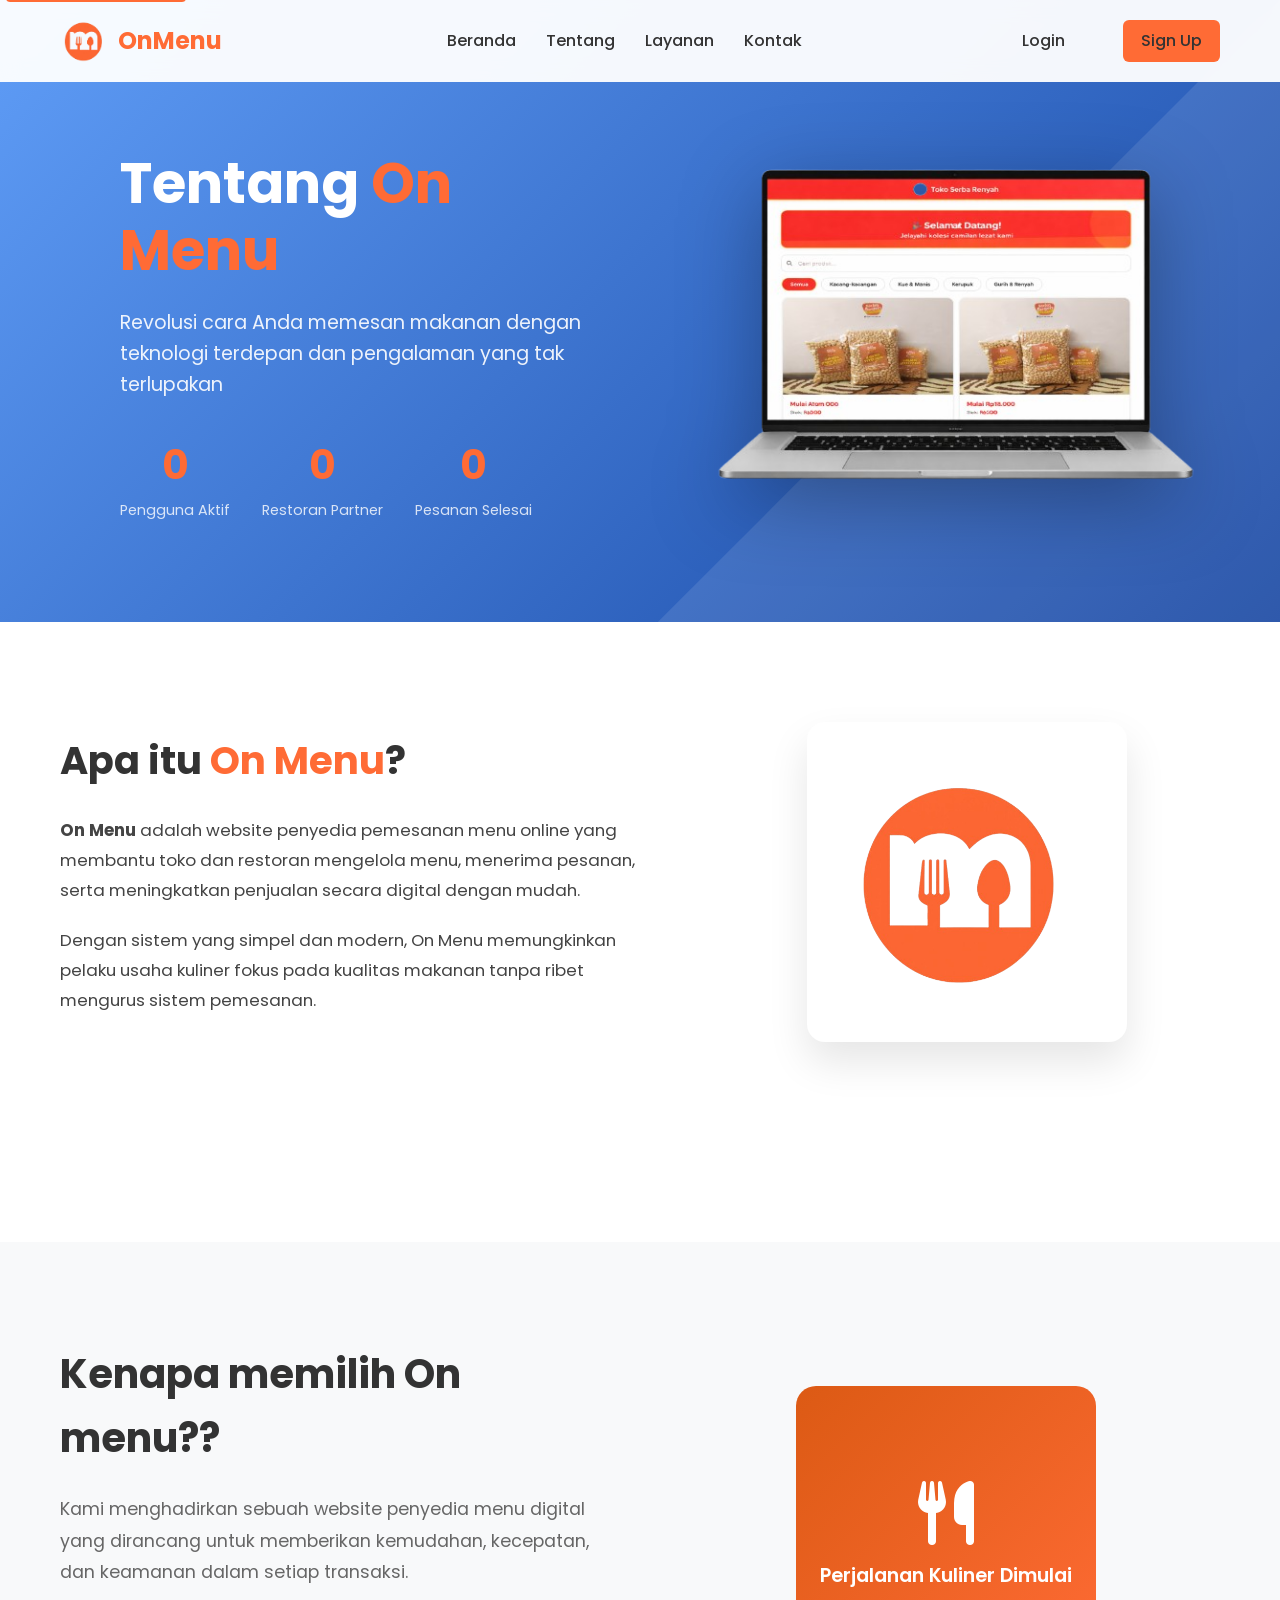
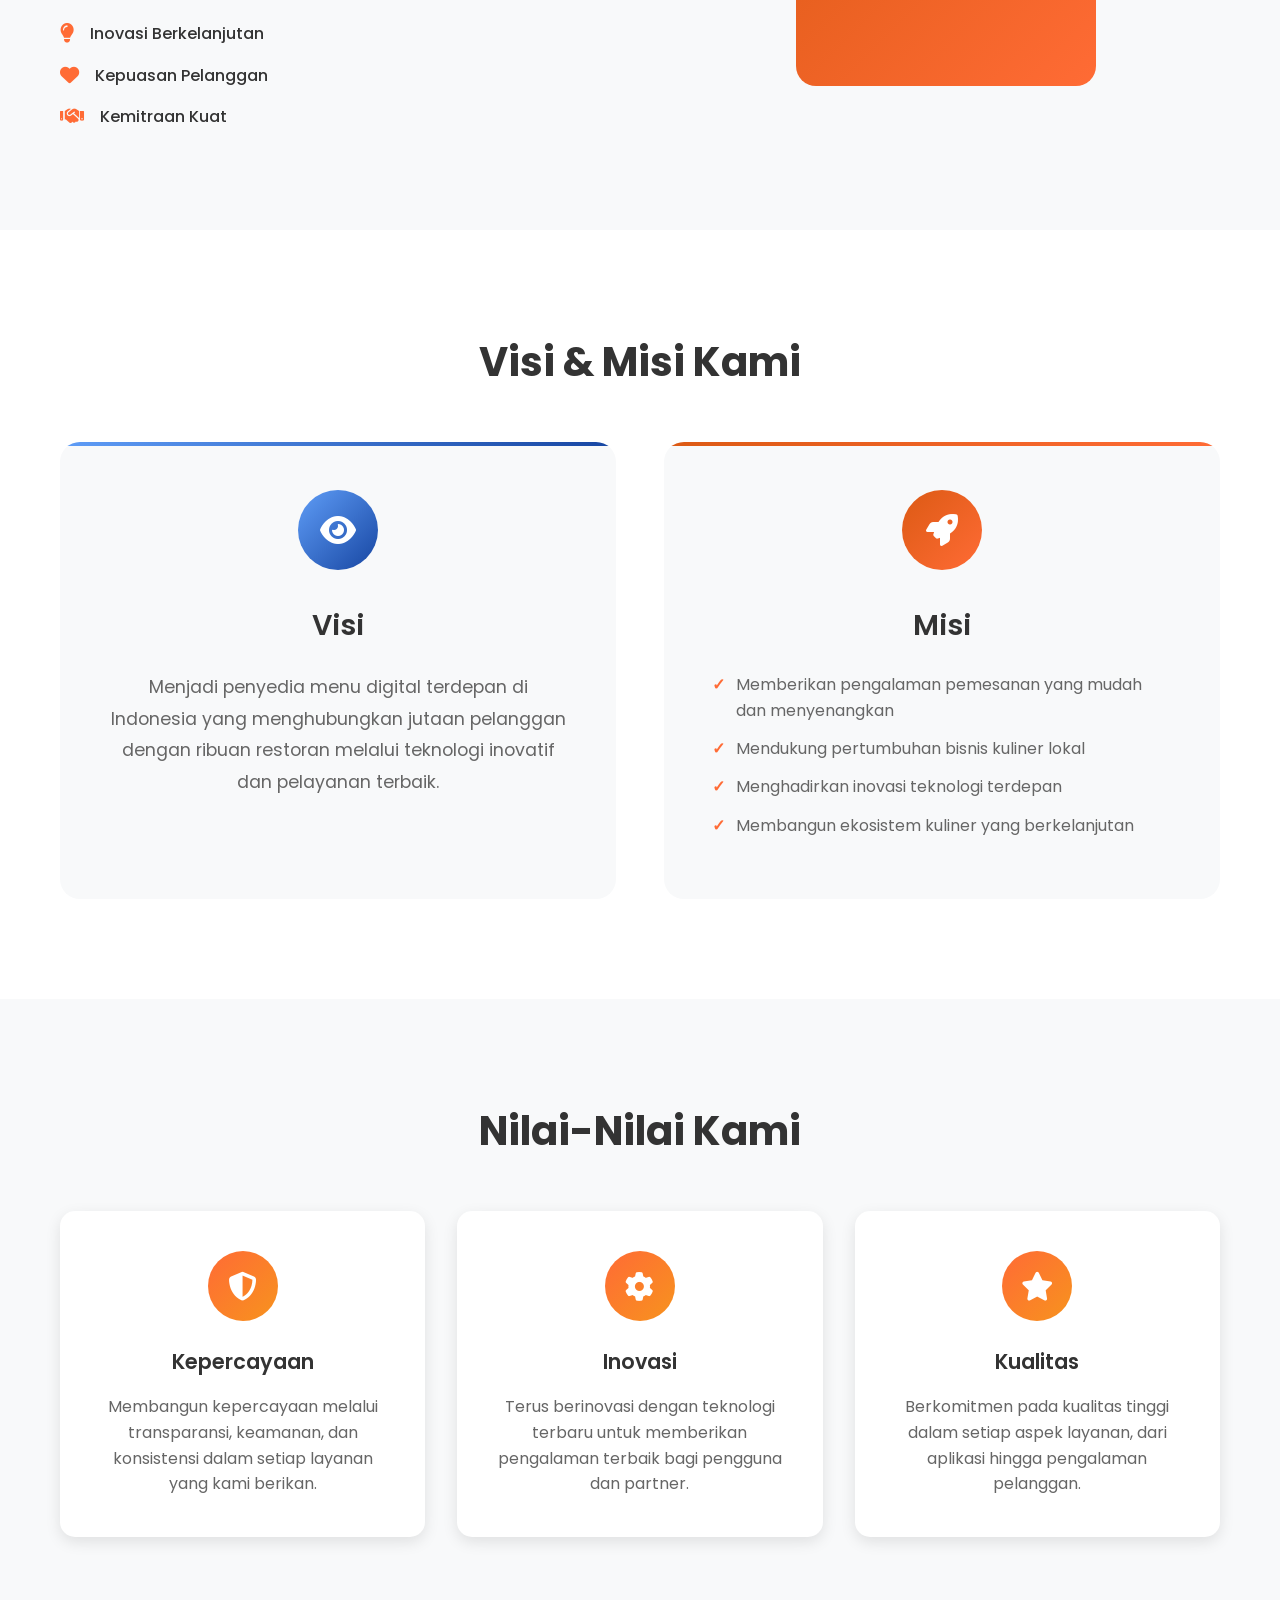
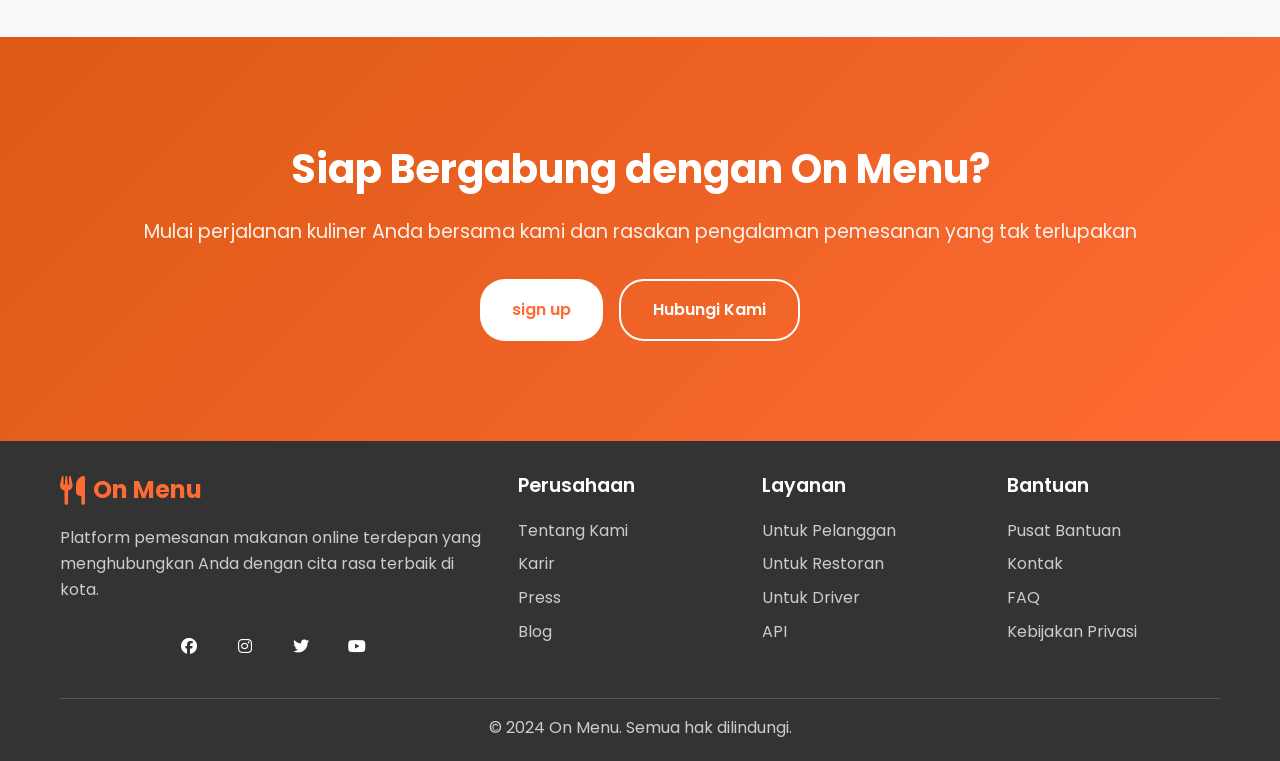
==== commit b700c7d0: "perubahan" ====
--- a/about.html
+++ b/about.html
@@ -13,25 +13,36 @@
 </head>
 <body>
     <!-- Navigation -->
-    <nav class="navbar">
-        <div class="nav-container">
-            <div class="nav-logo">
-                <img class="logo-img" src="Image/logo.jpg.png" alt="">
-                <span>On Menu</span>
-            </div>
-            <ul class="nav-menu">
-               <li><a href="index.html" >Beranda</a></li>
-                <li><a href="about.html" class="active">Tentang</a></li>
-                <li><a href="services.html">Layanan</a></li>
-                <li><a href="contact.html">Kontak</a></li>
-            </ul>
-            <div class="hamburger">
-                <span></span>
-                <span></span>
-                <span></span>
-            </div>
-        </div>
-    </nav>
+   <nav class="navbar">
+    <div class="nav-container">
+        <div class="nav-logo">
+            <img class="logo-img" src="Image/logo.jpg.png" alt="">
+            <span>OnMenu</span>
+        </div>
+
+        <ul class="nav-menu">
+            <li><a href="index.html">Beranda</a></li>
+            <li><a href="about.html">Tentang</a></li>
+            <li><a href="services.html">Layanan</a></li>
+            <li><a href="contact.html">Kontak</a></li>
+
+            <!-- LOGIN & SIGN UP MASUK KE MENU -->
+            <li class="nav-auth-mobile">
+                <a href="../Sign Page/index.html" class="btn-login">Login</a>
+            </li>
+            <li class="nav-auth-mobile">
+                <a href="../Sign Page/signup.html" class="btn-signup">Sign Up</a>
+            </li>
+        </ul>
+
+        <div class="hamburger">
+            <span></span>
+            <span></span>
+            <span></span>
+        </div>
+    </div>
+</nav>
+
 
     <!-- Hero Section -->
     <section class="hero">
@@ -74,7 +85,7 @@
             </h2>
 
             <p>
-                <strong>On Menu</strong> adalah platform pemesanan makanan online
+                <strong>On Menu</strong> adalah website penyedia pemesanan menu online
                 yang membantu toko dan restoran mengelola menu, menerima pesanan,
                 serta meningkatkan penjualan secara digital dengan mudah.
             </p>
@@ -90,6 +101,7 @@
             <img src="Image/logo.jpg.png" alt="Logo On Menu">
         </div>
     </div>
+    </section>
 
     <!-- ===== TUJUAN ON MENU ===== -->
     
@@ -101,7 +113,7 @@
             <div class="story-content">
                 <div class="story-text">
                     <h2>Kenapa memilih On menu??</h2>
-                    <p>Kami menghadirkan platform pemesanan makanan online yang
+                    <p>Kami menghadirkan sebuah website penyedia menu digital yang
                     dirancang untuk memberikan kemudahan, kecepatan, dan keamanan
                     dalam setiap transaksi.</p>
                     <div class="story-features">
@@ -139,7 +151,7 @@
                         <i class="fas fa-eye"></i>
                     </div>
                     <h3>Visi</h3>
-                    <p>Menjadi platform pemesanan makanan online terdepan di Indonesia yang menghubungkan jutaan pelanggan dengan ribuan restoran melalui teknologi inovatif dan pelayanan terbaik.</p>
+                    <p>Menjadi penyedia menu digital terdepan di Indonesia yang menghubungkan jutaan pelanggan dengan ribuan restoran melalui teknologi inovatif dan pelayanan terbaik.</p>
                 </div>
                 <div class="vm-card mission-card">
                     <div class="vm-icon">
@@ -282,7 +294,7 @@
     </section> -->
 
     <!-- CTA Section -->
-   <!-- <section class="cta">
+   <section class="cta">
         <div class="container">
             <div class="cta-content">
                 <h2>Siap Bergabung dengan On Menu?</h2>
@@ -293,10 +305,12 @@
                 </div>
             </div>
         </div>
-    </section> -->
+    </section>
 
     <!-- Footer -->
-    <!-- <footer class="footer">
+     <section>
+
+<footer class="footer">
         <div class="container">
             <div class="footer-content">
                 <div class="footer-section">
@@ -345,7 +359,9 @@
             </div>
         </div>
     </footer>
- -->
+
+     </section>
+    
     <script src="JS/script.js"></script>
 </body>
 </html>
--- a/CSS/styles.css
+++ b/CSS/styles.css
@@ -1,8 +1,10 @@
 /* ===== GLOBAL STYLES ===== */
+
 * {
     margin: 0;
     padding: 0;
     box-sizing: border-box;
+    
 }
 
 body {
@@ -10,6 +12,10 @@
     line-height: 1.6;
     color: #333;
     overflow-x: hidden;
+
+    min-height: 100vh;
+    display: flex;
+    flex-direction: column;
 }
 
 .container {
@@ -35,7 +41,6 @@
     margin: 0 auto;
     padding: 0 20px;
     display: flex;
-    justify-content: space-between;
     align-items: center;
 }
 
@@ -46,13 +51,10 @@
     font-size: 1.5rem;
     font-weight: 700;
     color: #ff6b35;
-}
-
-.nav-logo i {
-    font-size: 1.8rem;
-}
-
-.logo-img{
+    flex: 1;
+}
+
+.logo-img {
     width: 50px;
     height: 50px;
 }
@@ -61,6 +63,9 @@
     display: flex;
     list-style: none;
     gap: 2rem;
+    flex: 2;
+    justify-content: center;
+    align-items: center;
 }
 
 .nav-menu a {
@@ -70,6 +75,68 @@
     transition: color 0.3s ease;
     position: relative;
 }
+.nav-menu li {
+    display: flex;
+    align-items: center;
+}
+/* hanya LOGIN yang ke kanan */
+.nav-menu .nav-auth-mobile:first-of-type {
+    margin-left: auto;
+}
+
+/* login & signup sejajar */
+.nav-auth-mobile {
+    display: flex;
+    align-items: center;
+}
+
+/* jarak login - signup */
+/* LOGIN (item ke-5) mendorong ke kanan */
+.nav-menu li:nth-child(5) {
+    margin-left: auto;
+}
+
+/* Login & Signup tetap sejajar */
+.nav-auth-mobile {
+    display: flex;
+    align-items: center;
+}
+
+/* Jarak Login - Sign Up */
+.nav-menu li:nth-child(6) {
+    margin-left: 12px;
+}
+
+
+/* ===== AUTH BUTTON (LOGIN & SIGN UP) ===== */
+.btn-login {
+    text-decoration: none;
+    color: #ff6b35;
+    font-weight: 500;
+    padding: 8px 16px;
+    border-radius: 6px;
+    transition: all 0.3s ease;
+}
+
+.btn-login:hover {
+    background: rgba(255, 107, 53, 0.1);
+}
+
+.btn-signup {
+    text-decoration: none;
+    padding: 8px 18px;
+    background: #FF6B35;
+    color: #fff;
+    border-radius: 6px;
+    font-weight: 500;
+    transition: all 0.3s ease;
+}
+
+.btn-signup:hover {
+    background: #e55a2b;
+    box-shadow: 0 5px 15px rgba(229, 90, 43, 0.3);
+}
+
 
 .nav-menu a:hover,
 .nav-menu a.active {
@@ -115,7 +182,7 @@
 
 /* ===== HERO SECTION ===== */
 .hero {
-    min-height: 100vh;
+     min-height: calc(100vh - var(--nav-height));
     background: linear-gradient(135deg, rgb(95, 157, 247) 0%, rgb(23, 70, 162) 100%);
     display: flex;  
     align-items: center;
@@ -981,6 +1048,8 @@
     background: #333;
     color: white;
     padding: 30px 0 20px;
+    margin-top: auto;
+    
 }
 
 .footer-content {
@@ -2031,6 +2100,18 @@
         box-shadow: 0 10px 27px rgba(0, 0, 0, 0.05);
         padding: 2rem 0;
     }
+    /* ===== AUTH BUTTON INSIDE HAMBURGER ===== */
+    .nav-auth-mobile {
+    width: 100%;
+    display: flex;
+    justify-content: center;
+    }
+
+    .nav-auth-mobile a {
+    width: 80%;
+    text-align: center;
+    }
+
     
     .nav-menu.active {
         left: 0;
@@ -2703,13 +2784,19 @@
 
 /* NAVBAR FIX SMALL HEIGHT */
 @media (max-width: 768px) {
-    .navbar {
-        padding: 0.8rem 0;
-    }
-
     .nav-menu {
-        top: 60px;
-    }
+    gap: 0.6rem;
+    padding: 1.2rem 0;
+}
+
+.nav-menu li {
+    margin: 0;
+}
+
+.nav-auth-mobile {
+    margin-top: 0.8rem;
+}
+
 }
 
 /* IMAGE PLACEHOLDER RESPONSIVE */
@@ -2731,3 +2818,206 @@
         padding-top: 120px; /* navbar + jarak aman */
     }
 }
+/* ===== STEPS SECTION ===== */
+.steps-section {       
+    padding: 100px 0;
+    background: #f8f9fa;
+} 
+.steps-container {
+    display: grid;
+    grid-template-columns: repeat(auto-fit, minmax(250px, 1fr));
+    gap: 2.5rem;
+    margin-top: 3rem;
+}
+.step-content {
+    background: white;
+    padding: 2rem;
+    border-radius: 20px;
+    text-align: center;
+    box-shadow: 0 5px 15px rgba(0, 0, 0, 0.1);
+    transition: all 0.3s ease;
+}
+.step-content:hover {
+    transform: translateY(-10px);
+    box-shadow: 0 20px 40px rgba(0, 0, 0, 0.1);
+}
+.step-icon {
+    width: 70px;
+    height: 70px;
+    background: linear-gradient(135deg,  #DC5A14, #ff6b35);
+    border-radius: 50%;
+    display: flex;
+    align-items: center;
+    justify-content: center;
+    color: white;
+    font-size: 1.8rem;
+    margin: 0 auto 1rem auto;
+}
+.step-number {
+    width: 60px;
+    height: 60px;
+    background: #ff6b35;
+    color: white;
+    border-radius: 50%;
+    display: flex;
+    align-items: center;
+    justify-content: center;
+    font-size: 1.5rem;
+    font-weight: 700;
+    margin: 0 auto 1rem auto;
+}
+.step-content h3 {
+    font-size: 1.3rem;
+    font-weight: 600;
+    color: #333;
+    margin-bottom: 1rem;
+}
+.step-content p {
+    color: #666;
+    line-height: 1.6;
+}
+.step-content:hover .step-icon {
+    box-shadow: 0 5px 15px rgba(255, 107, 53, 0.3);
+}
+/* ===== PRICING SECTION ===== */
+.pricing-section {
+    padding: 100px 0;
+    background: #ffffff;
+}
+.pricing-grid {
+    display: grid;
+    grid-template-columns: repeat(auto-fit, minmax(280px, 1fr));
+    gap: 2.5rem;
+    margin-top: 3rem;
+}
+.pricing-card {
+    background: #f8f9fa;
+    padding: 2.5rem 2rem;
+    border-radius: 20px;
+    text-align: center;
+    box-shadow: 0 5px 15px rgba(0, 0, 0, 0.1);
+    transition: all 0.3s ease;
+}
+.pricing-card.featured {
+    background: white;
+    transform: scale(1.05);
+    box-shadow: 0 15px 30px rgba(0, 0, 0, 0.15);
+}
+.pricing-card:hover {
+    transform: translateY(-10px);
+    box-shadow: 0 20px 40px rgba(0, 0, 0, 0.1);
+}
+.pricing-card.featured:hover {
+    transform: scale(1.05) translateY(-10px);
+    box-shadow: 0 25px 50px rgba(0, 0, 0, 0.15);
+}
+.pricing-title {
+    font-size: 1.5rem;
+    font-weight: 700;
+    color: #333;
+    margin-bottom: 1rem;
+}
+.pricing-price {
+    font-size: 2.5rem;
+    font-weight: 700;
+    color: #ff6b35;
+    margin-bottom: 1.5rem;
+}
+.pricing-features {
+    list-style: none;
+    padding: 0;
+    margin-bottom: 2rem;
+}
+.pricing-features li {
+    margin-bottom: 1rem;
+    color: #666;
+    font-size: 1rem;
+}
+.pricing-btn {
+    background: linear-gradient(45deg,  #DC5A14, #ff6b35);
+    color: white;
+    padding: 1rem 2rem;
+    border: none;
+    border-radius: 25px;
+    font-size: 1rem;
+    font-weight: 600;
+    cursor: pointer;
+    transition: all 0.3s ease;
+    display: inline-flex;
+    align-items: center;
+    justify-content: center;
+    gap: 0.5rem;
+}
+.pricing-btn:hover {
+    transform: translateY(-2px);
+    box-shadow: 0 5px 15px rgba(255, 107, 53, 0.3);
+}
+.nav-container {
+    display: flex;
+    align-items: center;
+    justify-content: space-between;
+}
+
+.nav-menu {
+    display: flex;
+    gap: 30px;
+}
+
+.nav-auth {
+    display: flex;
+    gap: 12px;
+    align-items: center;
+}
+
+/* Login */
+.btn-login {
+    text-decoration: none;
+    color: #333;
+    font-weight: 500;
+}
+
+/* Sign Up */
+.btn-signup {
+    text-decoration: none;
+    padding: 8px 18px;
+    background: #FF6B35;
+    color: #fff;
+    border-radius: 6px;
+    font-weight: 500;
+}
+.btn-signup:hover {
+    background: #e55a2b;
+    box-shadow: 0 5px 15px rgba(229, 90, 43, 0.3);
+}
+.contact-stats {
+    display: flex;
+    justify-content: center;
+    gap: 4rem;
+    margin-top: 3rem;
+}
+.contact-stats .stat-item {
+    text-align: center;
+}
+.contact-stats .stat-number {
+    font-size: 2rem;
+    font-weight: 700;
+    color: #ff6b35;
+    margin-bottom: 0.5rem;
+}
+.contact-stats .stat-label {
+    font-size: 1rem;
+    color: #666;
+}
+ .btn-login {
+    text-decoration: none;
+    color: #FF6B35;
+    font-weight: 500;
+    padding: 8px 16px;
+    border-radius: 6px;
+    transition: all 0.3s ease;
+}
+
+.btn-login:hover {
+    background: rgba(255, 107, 53, 0.1);
+    color: #e55a2b;
+}
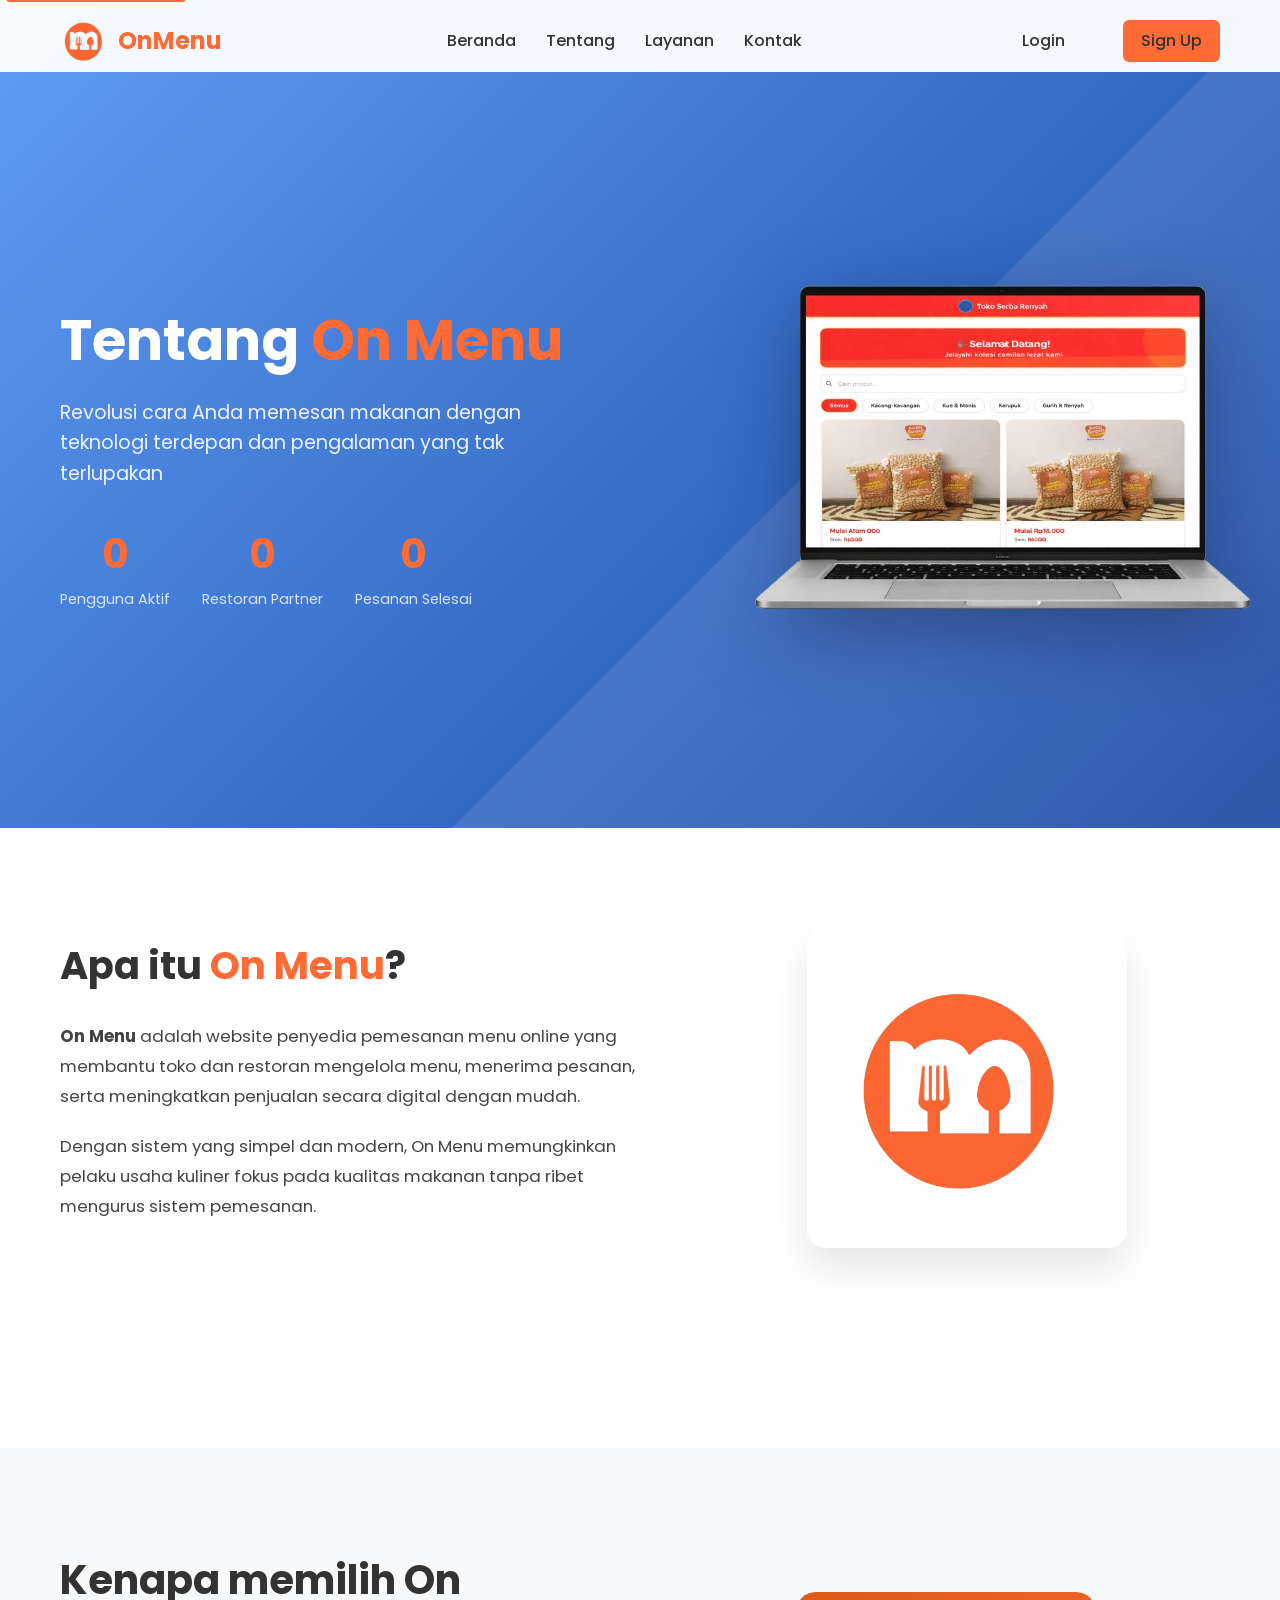
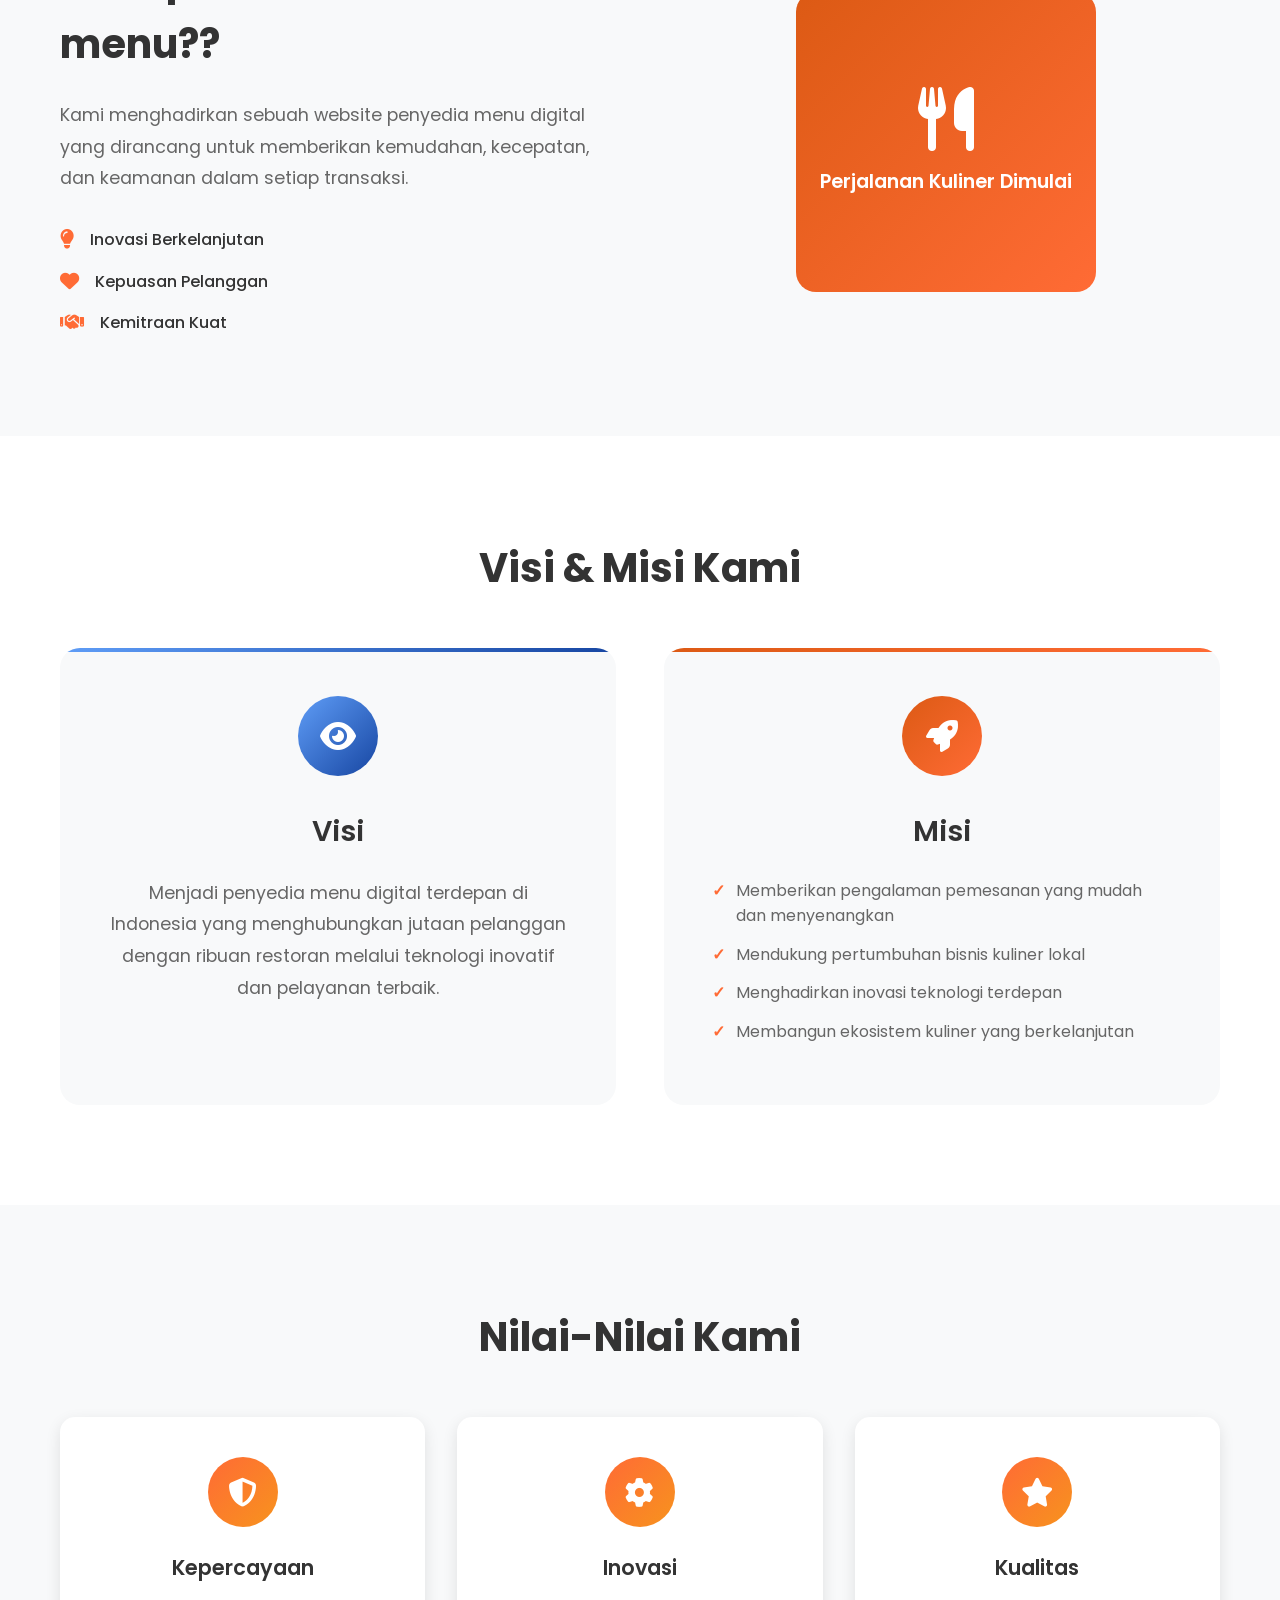
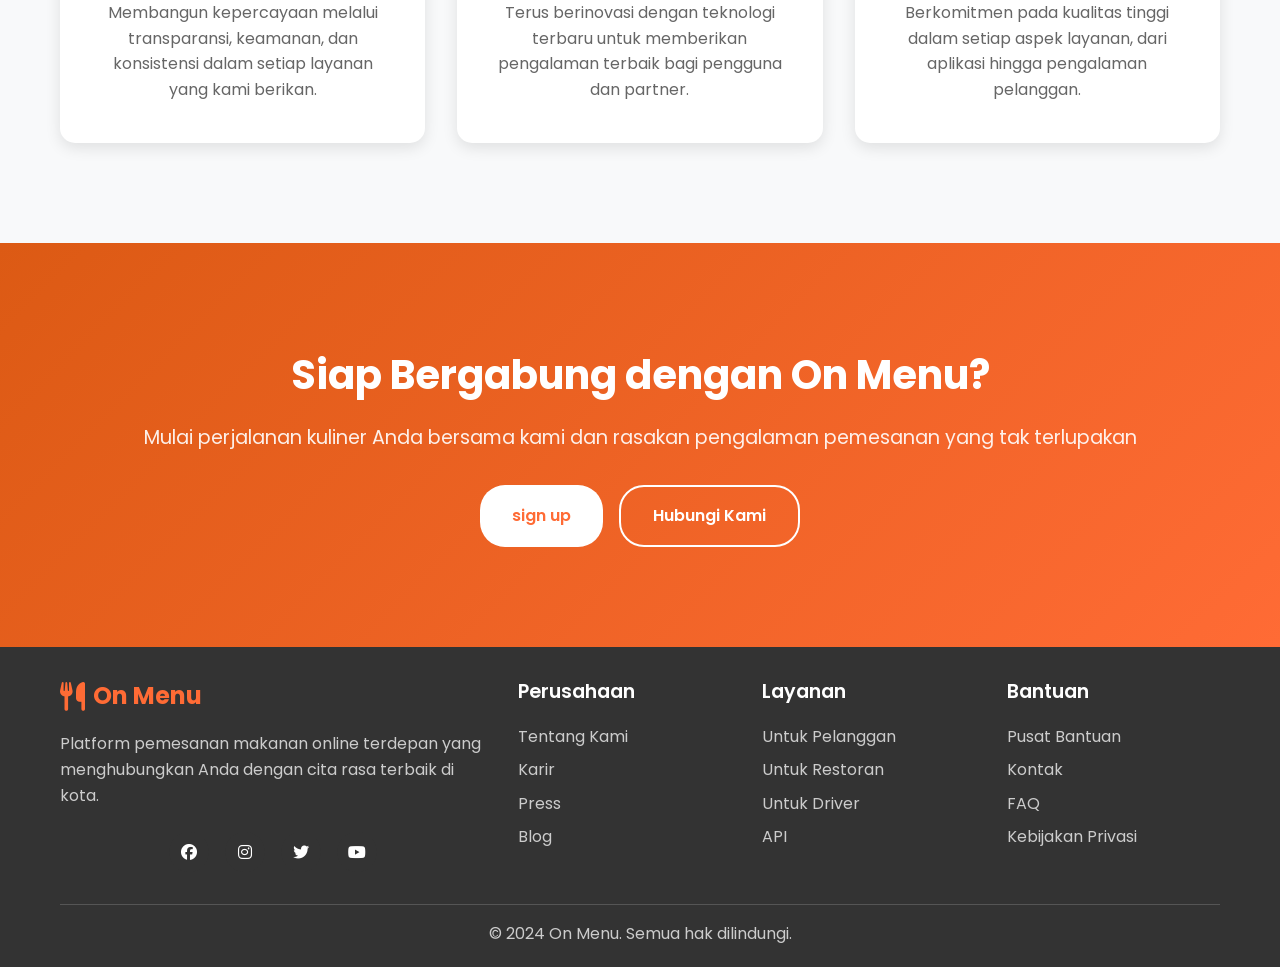
==== commit a884a82b: "saya" ====
--- a/about.html
+++ b/about.html
@@ -300,7 +300,7 @@
                 <h2>Siap Bergabung dengan On Menu?</h2>
                 <p>Mulai perjalanan kuliner Anda bersama kami dan rasakan pengalaman pemesanan yang tak terlupakan</p>
                 <div class="cta-buttons">
-                    <a href="Log_Dan_Sign_Page/signup.html"class="btn btn-primary">sign up</a>
+                    <a href="../Sign Page/signup.html"class="btn btn-primary">sign up</a>
                     <a href="contact.html" class="btn btn-secondary">Hubungi Kami</a>
                 </div>
             </div>
--- a/CSS/styles.css
+++ b/CSS/styles.css
@@ -1,4 +1,8 @@
 /* ===== GLOBAL STYLES ===== */
+
+:root {
+  --nav-height: 72px;
+}
 
 * {
     margin: 0;
@@ -34,6 +38,7 @@
     z-index: 1000;
     padding: 1rem 0;
     transition: all 0.3s ease;
+     height: var(--nav-height);
 }
 
 .nav-container {
@@ -188,7 +193,7 @@
     align-items: center;
     position: relative;
     overflow: hidden;
-    padding: 100px;
+    padding: 120px 20px 80px;
    
 }
 
@@ -2815,7 +2820,8 @@
 }
 @media (max-width: 768px) {
     .hero {
-        padding-top: 120px; /* navbar + jarak aman */
+        padding: 100px 16px 60px;
+    min-height: auto; /* navbar + jarak aman */
     }
 }
 /* ===== STEPS SECTION ===== */
@@ -3021,3 +3027,13 @@
     background: rgba(255, 107, 53, 0.1);
     color: #e55a2b;
 }
+@media (max-width: 768px) {
+  .hero-image img,
+  .hero-images img,
+  .hero-imagen img {
+    width: 100%;
+    max-width: 320px;
+    transform: none;
+    margin: 0 auto;
+  }
+}
